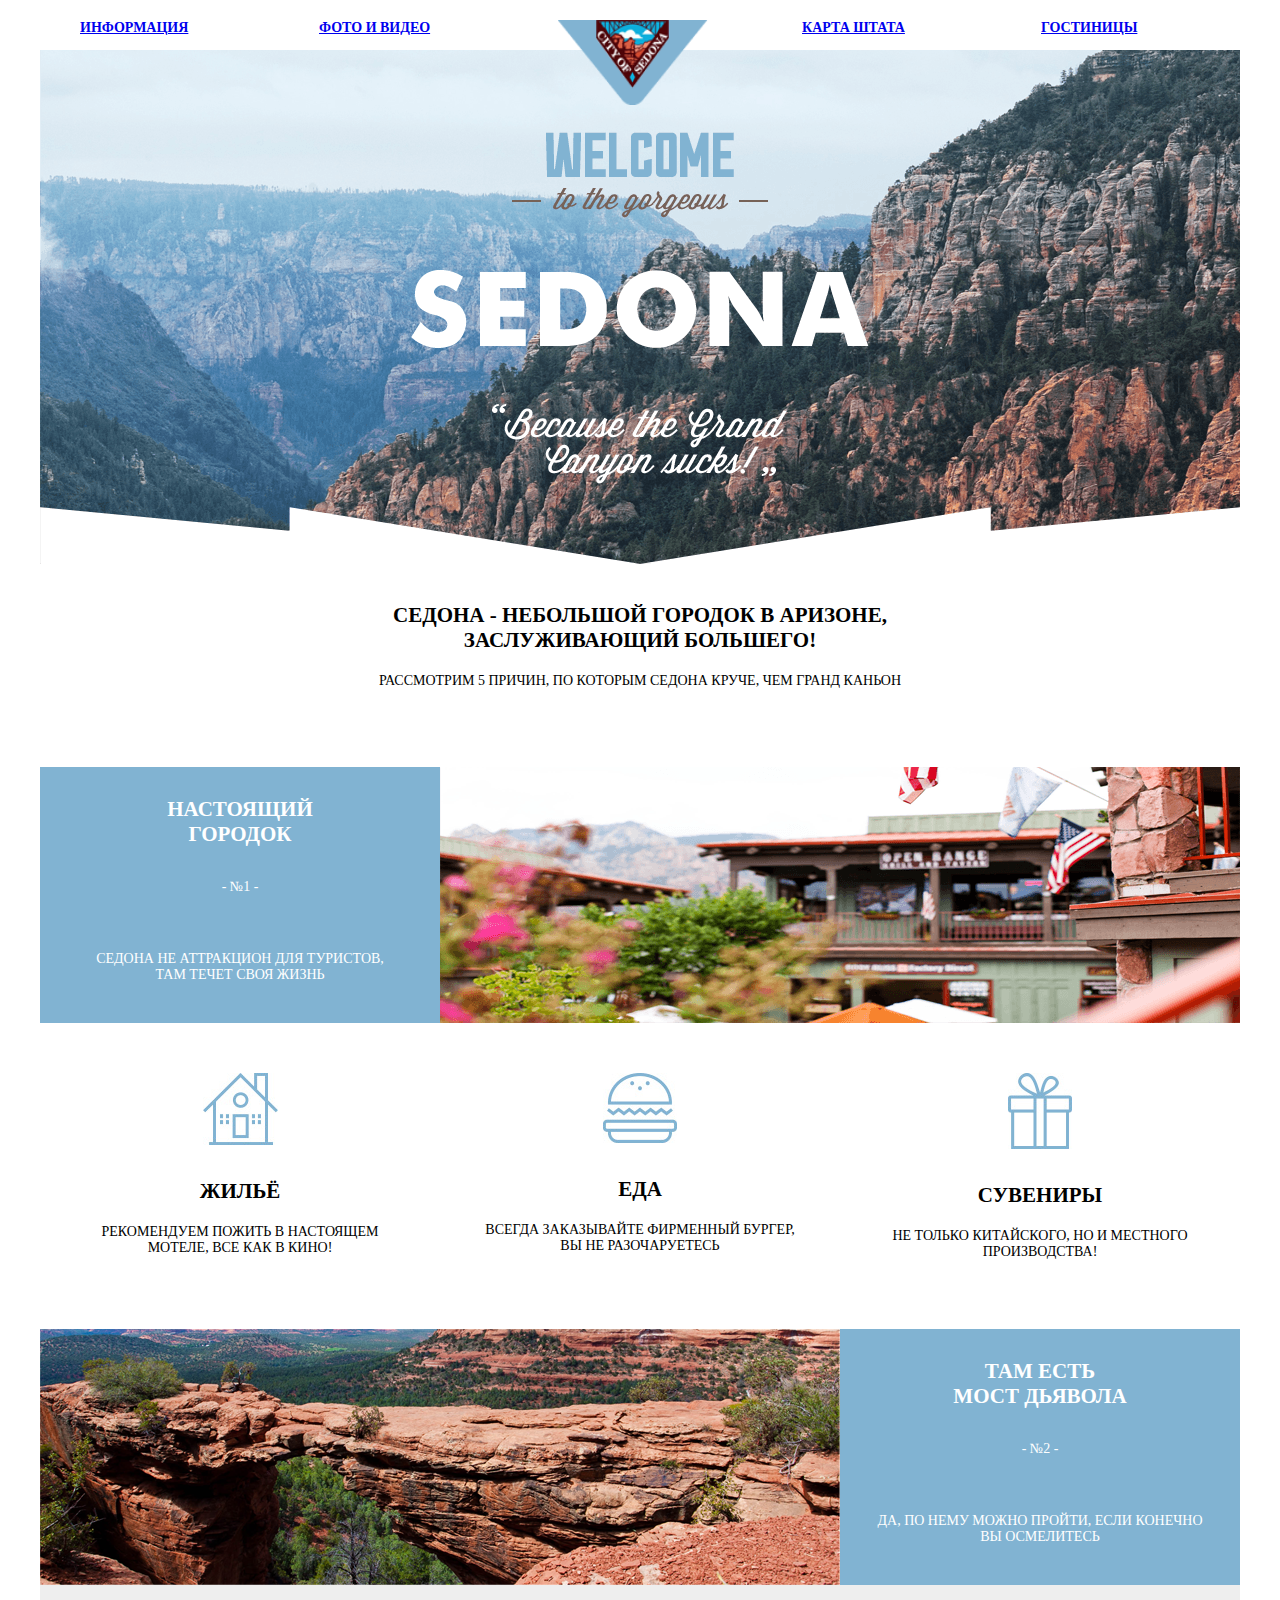
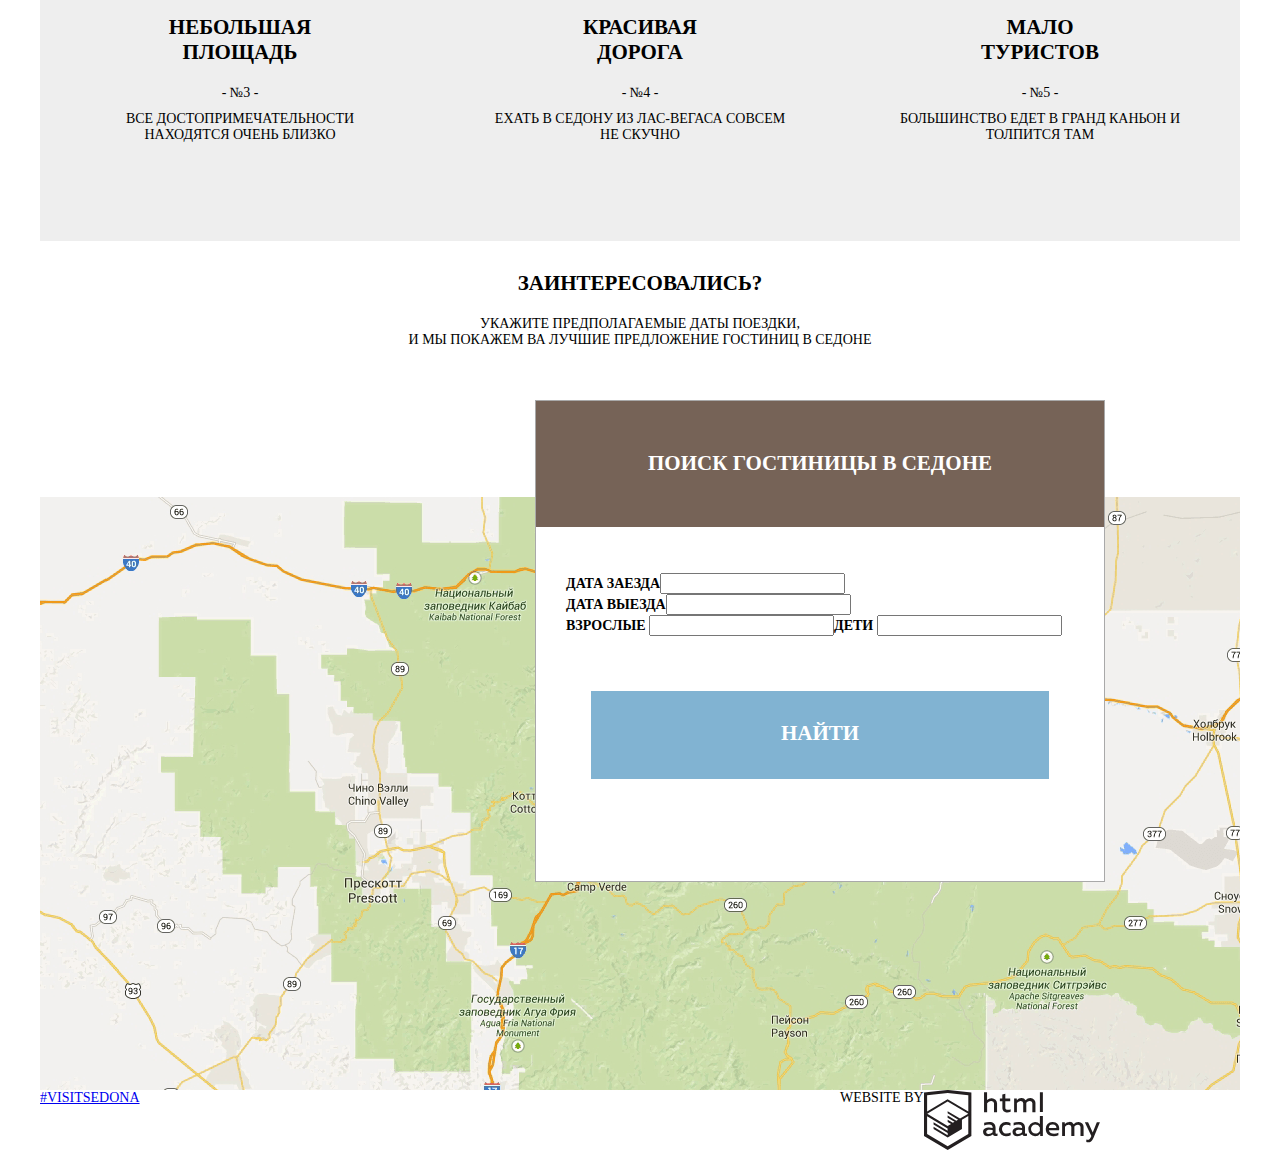
==== index.html @ 88c4396d "10042018" ====
<!DOCTYPE html>
<html lang="ru">

<head>
  <meta charset="utf-8">
  <title>Welcome to SEDONA</title>
  <link href='http://fonts.googleapis.com/css?family=PT+Sans:400,700&amp;subset=latin,cyrillic'>
  <link rel="stylesheet" href="css/style.css">
</head>
<body>
  <main>
<div class="wrap">
    <header>
    <div class="intro">
      <div class="menu">
        <div class="menu-info"><a href="catalog.html">ИНФОРМАЦИЯ</a></div>
        <div class="menu-foto"><a href="catalog.html">ФОТО И ВИДЕО</a></div>
        <div class="menu-logo"><a href="catalog.html"><img src="img/logo_header.png" alt="logo" width="150" height="85"></a></div>
        <div class="menu-map"><a href="statemap.html">КАРТА ШТАТА</a></div>
        <div class="menu-hotels"><a href="catalog.html">ГОСТИНИЦЫ</a></div>
      </div>
      <div class="advert">
        <div class="advert-title">Седона - небольшой городок в Аризоне,<br> заслуживающий большего!</div>
        <div class="advert-text">Рассмотрим 5 причин, по которым седона круче, чем гранд каньон</div>
      </div>
    </div>
    </header>

    <div class="section1">
      <div class="bluebox">
          <div class="bluebox advert-title">Настоящий<br>городок</div>
          <div class="bluebox advert-text">- №1 -</div>
          <div class="bluebox advert-text">Седона не аттракцион для туристов,<br> там течет своя жизнь</div>
        </div>
      <div class="section1-arizona"><img src="img/Layer 10 copy.png "></div>
    </div>

    <div class="section2">
      <div class="infobox">
        <div class="ïcon"><img src="img/hous_icon.jpg"></div>
        <div class="advert-title">жильё</div>
        <div class="advert-text">рекомендуем пожить в настоящем<br> мотеле, все как в кино!</div>
      </div>
      <div class="infobox">
          <div class="ïcon"><img src="img/food_icon.jpg"></div>
          <div class="advert-title">еда</div>
          <div class="advert-text">всегда заказывайте фирменный бургер, <br>вы не разочаруетесь</div>
        </div>
        <div class="infobox">
            <div class="ïcon"><img src="img/gift_icon.jpg"></div>
            <div class="advert-title">сувениры</div>
            <div class="advert-text">не только китайского, но и местного <br>производства!</div>
          </div>
    </div>
    <div class="section3">
      <div class="section1-arizona"><img src="img/Layer 5.png"></div>
      <div class="bluebox">
        <div class="bluebox advert-title">Там есть<br> мост дьявола</div>
        <div class="bluebox advert-text">- №2 -</div>
        <div class="bluebox advert-text">да, по нему можно пройти, если конечно <br>вы осмелитесь</div>
      </div>
    </div>
    <div class="section4">
        <div class="section4 infobox">
          <div class="advert-title">НЕБОЛЬШАЯ<br>ПЛОЩАДЬ</div>
          <div class="advert-text">- №3 -</div>
          <div class="advert-text">все достопримечательности<br>находятся очень близко</div>
        </div>
        <div class="infobox">
            <div class="advert-title">КРАСИВАЯ<br>ДОРОГА</div>
            <div class="advert-text">- №4 -</div>
            <div class="advert-text">ехать в седону из лас-вегаса совсем<br> не скучно</div>
        </div>
        <div class="infobox">
            <div class="advert-title">МАЛО<br>ТУРИСТОВ</div>
            <div class="advert-text">- №5 -</div>
            <div class="advert-text">большинство едет в гранд каньон и<br> толпится там</div>
        </div>
    </div>
    <div class="section5">
      <div class="advert-title">ЗАИНТЕРЕСОВАЛИСЬ?</div>
      <div class="advert-text">укажите предполагаемые даты поездки,<br> и мы покажем ва лучшие предложение гостиниц в седоне</div>
    </div>
    <div class="map"><img src="img/map.png " width="100% " height="auto"></div>
   <section find>
    <div class="findform">
      <div class="find-title">Поиск гостиницы в Седоне</div>
      <div class="find-text"><form action="https://blabla.ru " method="post "><br>
        <label>Дата заезда</label><input type="text" class="date "><br>
        <label>Дата выезда</label><input type="text" class="date "><br>
        <label>Взрослые <input type="text " name="login "></label><label>Дети <input type="text " name="login "></label>
      </form> </div>
      <div class="button">найти</div>
    </div>
  </section>

  <div class="footer">
    <div class="footer-box">
      <div class"footer-in"><a href="#"class="hashtag">#visitsedona</a></div>
    </div>
    <div class="footer-box">
      <div class="footer-in"<img src="img/twitter.svg" alt="social icon-twitter"></div>
      <div class="footer-in"<img src="img/fb-icon.svg" alt="social icon-facebook"></div>
      <div class="footer-in"<img src="img/youtube.svg" alt="social icon-youtube"></div>
    </div>
    <div class="footer-box">website by<img src="img/logo-htmlacademy.svg"></div>
  </div>
</div>
</body>

</html>
---- css/style.css ----
body {
font-family: 'PT Sans';
font-weight: 400;
margin: 0;
padding: 0;
width:100%;
}
main {
margin: 0 auto;
font-size: 14px;
font-weight: bold;
color: #000000;
text-transform: uppercase;
}
.wrap {
width: 1200px;
margin: 0 auto;
}
.intro {
display: flex;
flex-direction: column;
align-content: center;
background-image: url(../img/background_photo.png);
width:1200px;
height: 717px;
z-index: 20;
}
.intro-catalog {
display: flex;
flex-direction: column;
align-content: center;
background-image: url(../img/catalog_background.png);
background-repeat: no-repeat;
width:1200px;
height: 717px;
z-index: 20;
}

.menu {
display:flex;
flex-direction: row;
text-align:center;
width: 1200px;
height:30px;
text-decoration: none;
font-size: 14px;
font-weight: bold;
font-family: "PT Sans";
color: #000000;
background: #ffffff;
padding-top: 20px;
padding-left: 40px;
padding-bottom: 0;
z-index: 100;
}

.menu-info {
display:flex;
text-align: center;
vertical-align: middle;
width: 239px;
z-index: 113;
}
.menu-foto {
display: flex;
width: 239px;
z-index: 112;
}
.menu-logo {
display: flex;
width: 244px;
z-index: 100;
}
.menu-map {
display: flex;
width: 239px;
height: 56px;
z-index: 100;
}

.menu-hotels {
display: flex;
width: 239px;
z-index: 110;
}

.advert {
display: flex;
flex-direction: column;
position: relative;
background-color: #ffffff;
left: 0px;
top: 523px;
width: 1200px;
height: 158px;
z-index: 100;
}

.advert-title {
font-size: 21px;
font-weight: bold;
font-family: "PT Sans";
text-transform: uppercase;
text-align: center;
padding-top:30px;
padding-bottom: 20px;
}

.advert-text {
font-family: "PT Sans";
font-size: 14px;
font-weight: normal;
text-transform: uppercase;
color: #000000;
text-align: center;
margin-top: 0px;
margin-bottom: 10px;
}
.section1 {
display: flex;
flex-direction: row;
text-align: center;
width: 1200px;
height: 256px;
margin-top:50px;
}
.bluebox {
display: flex;
flex-direction: column;
width: 400px;
height: 256px;
color:  #ffffff;
background-color: #81b3d2;
text-align: center;
}
.section1-arizona {
width: 800px;
height: 256px;
}
.icon {
display: flex;
position: relative;
top: 30px;
}
.section2 {
display: flex;
flex-direction: row;
background-color: #ffffff;
width: 1200px;
height: 256px;
margin-top:50px;
}

.section3 {
display: flex;
flex-direction: row;
width: 1200px;
height: 256px;
}
.section1-arizona {
width: 800px;
height: 256px;
}
.section4 {
display: flex;
flex-direction: row;
background-color:#eeeeee;
  }
.section5 {
display: flex;
flex-direction: column;
background-color: #ffffff;
width: 1200px;
height: 256px;
}

.infobox {
display: flex;
flex-direction: column;
width: 400px;
height: 256px;
color:#000000;
text-align: center;
}
.map {
display: flex;
background-image: url(../img/map.png);
}
.findform {
display: flex;
flex-direction: column;
position: absolute;
left: 535px;
top: 2000px;
background-color:#ffffff;
border: darkgray solid 1px;
font-size: 14px;
font-weight: bold;
text-transform: uppercase;
color: #000000;
width: 568px;
height: 480px;
z-index: 100;
}
.find-title {
display: flex;
justify-content: center;
font-size: 21px;
font-weight: bold;
text-transform: uppercase;
background-color:#766357;
color: #ffffff;
padding-top: 50px;
width: 568px;
height: 76px;
z-index: 100;
}
.find-text {
position: relative;
left:30px;
top:30px;
padding-bottom: 15px;
}
.button {
display: flex;
justify-content: center;
font-size: 21px;
font-weight: bold;
position: relative;
top: 70px;
left: 55px;
background-color:#81b3d2;
color: #ffffff;
padding-top: 30px;
width: 458px;
height: 58px;
z-index: 100;
}
 hotelbox. {
display: flex;
flex-direction: row;

 }
.footer {
display: flex;
flex-direction: row;
background-color: #ffffff;
color: #000000;
width: 1200px;
height: 60px;
}
.footer-box {
display: flex;
text-align: center;
font-size: 14px;
font-weight: normal;
text-transform: uppercase;
color: #000000;
width: 400px;
height: 60px;
}
.footer-in {
display: flex;
text-align: center;
vertical-align: middle;
font-size: 21px;
font-weight: bold;
text-transform: uppercase;
}
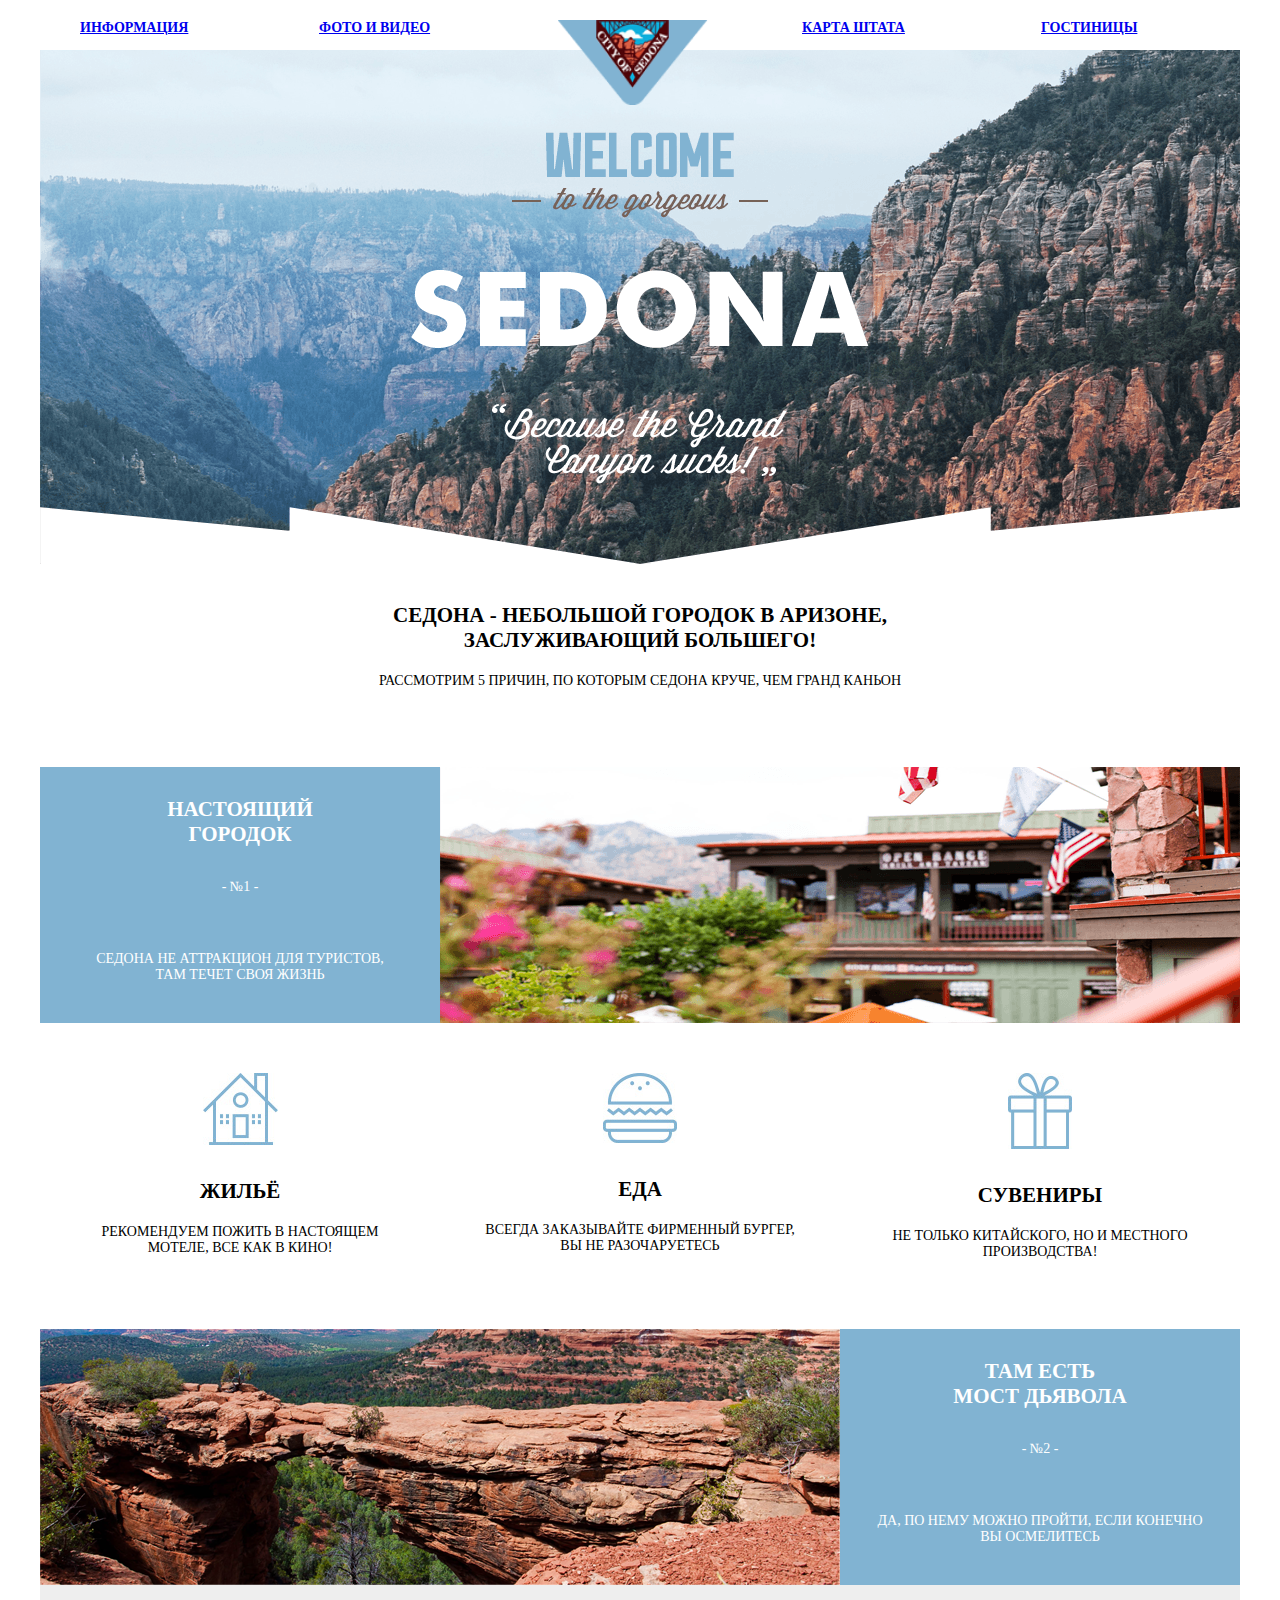
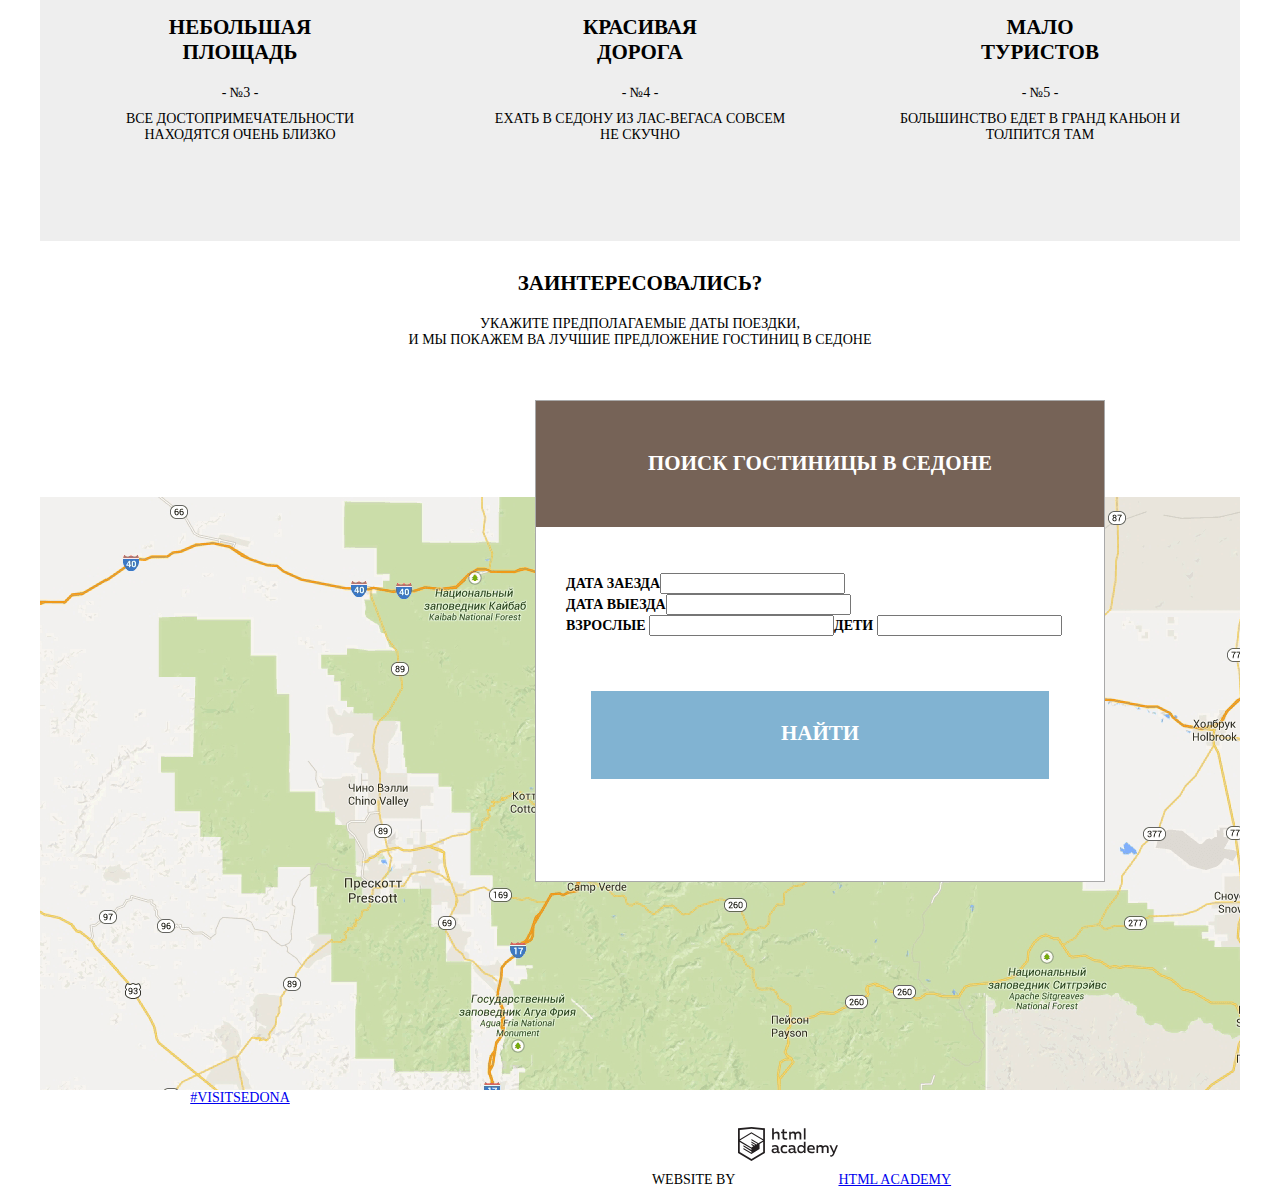
==== commit 8987d288: "12042018" ====
--- a/index.html
+++ b/index.html
@@ -98,13 +98,19 @@
     <div class="footer-box">
       <div class"footer-in"><a href="#"class="hashtag">#visitsedona</a></div>
     </div>
+    <div class="footer-in">
+      <div class="social">
+      <a href="https://twitter.com/" class="social-icon tw" target="blank"><img src="img/twitter.svg" alt="social icon-twitter">Twitter</a>
+      <a href="https://www.facebook.com/" class="social-icon fb" target="blank"><img src="img/fb-icon.svg" alt="social icon-facebook">Facebook</a>
+      <a href="http://www.youtube.com/" class="social-icon youtube" target="blank"><img src="img/youtube.svg" alt="social icon-youtube">Youtube</a>
+    </div>
     <div class="footer-box">
-      <div class="footer-in"<img src="img/twitter.svg" alt="social icon-twitter"></div>
-      <div class="footer-in"<img src="img/fb-icon.svg" alt="social icon-facebook"></div>
-      <div class="footer-in"<img src="img/youtube.svg" alt="social icon-youtube"></div>
-    </div>
-    <div class="footer-box">website by<img src="img/logo-htmlacademy.svg"></div>
+        <p class="copyright">Website by <a href="http://htmlacademy.ru/" class="academy"><img src="img/logo-htmlacademy.svg" width="100" height="80">HTML Academy</a></p>
+      </div>
+     </div>
   </div>
+</footer>
+
 </div>
 </body>
 
--- a/css/style.css
+++ b/css/style.css
@@ -250,6 +250,7 @@
 height: 60px;
 }
 .footer-box {
+position: absolute
 display: flex;
 text-align: center;
 font-size: 14px;
@@ -267,3 +268,42 @@
 font-weight: bold;
 text-transform: uppercase;
 }
+.social-icon {
+display: inline-block;
+vertical-align: middle;
+width: 46px;
+height: 48px;
+font-size: 0;
+background: url(../img/footer-icons.png) no-repeat;
+margin: 0 6px 6px 0;
+}
+.social-icon.fb {
+background: url(../img/footer-icons.png) -47px 0 no-repeat;
+width: 47px;
+}
+.social-icon.youtube {
+background: url(../img/footer-icons.png) -95px 0 no-repeat;
+}
+.social-icon:hover {
+background-position: 0 -49px;
+}
+
+.social-icon.fb:hover {
+background-position: -47px -49px;
+}
+
+.social-icon.youtube:hover {
+background-position: -95px -49px;
+}
+.social-icon:active {
+background-position: 0 -98px;
+}
+.social-icon.fb:active {
+background-position: -47px -98px;
+}
+.social-icon.youtube:active {
+background-position: -95px -98px;
+}
+.social-icon:last-child {
+margin-right: 0;
+}
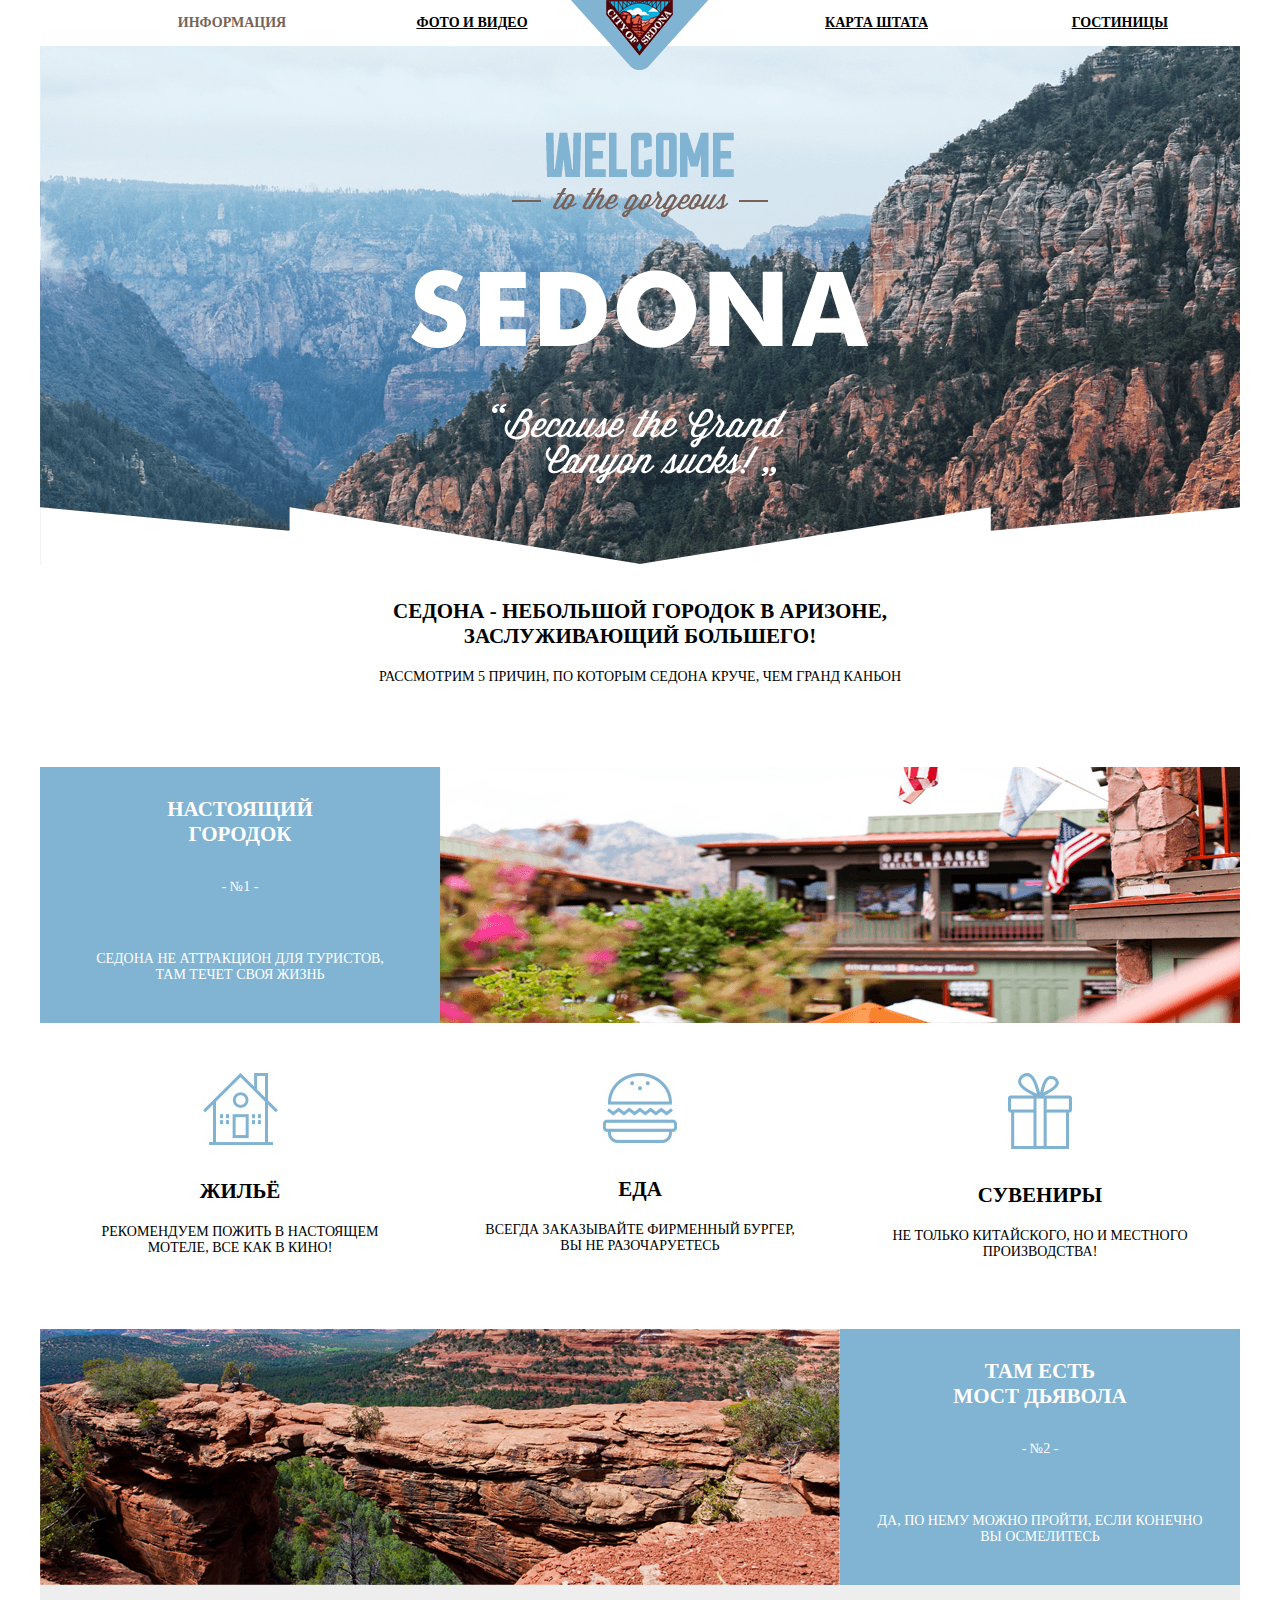
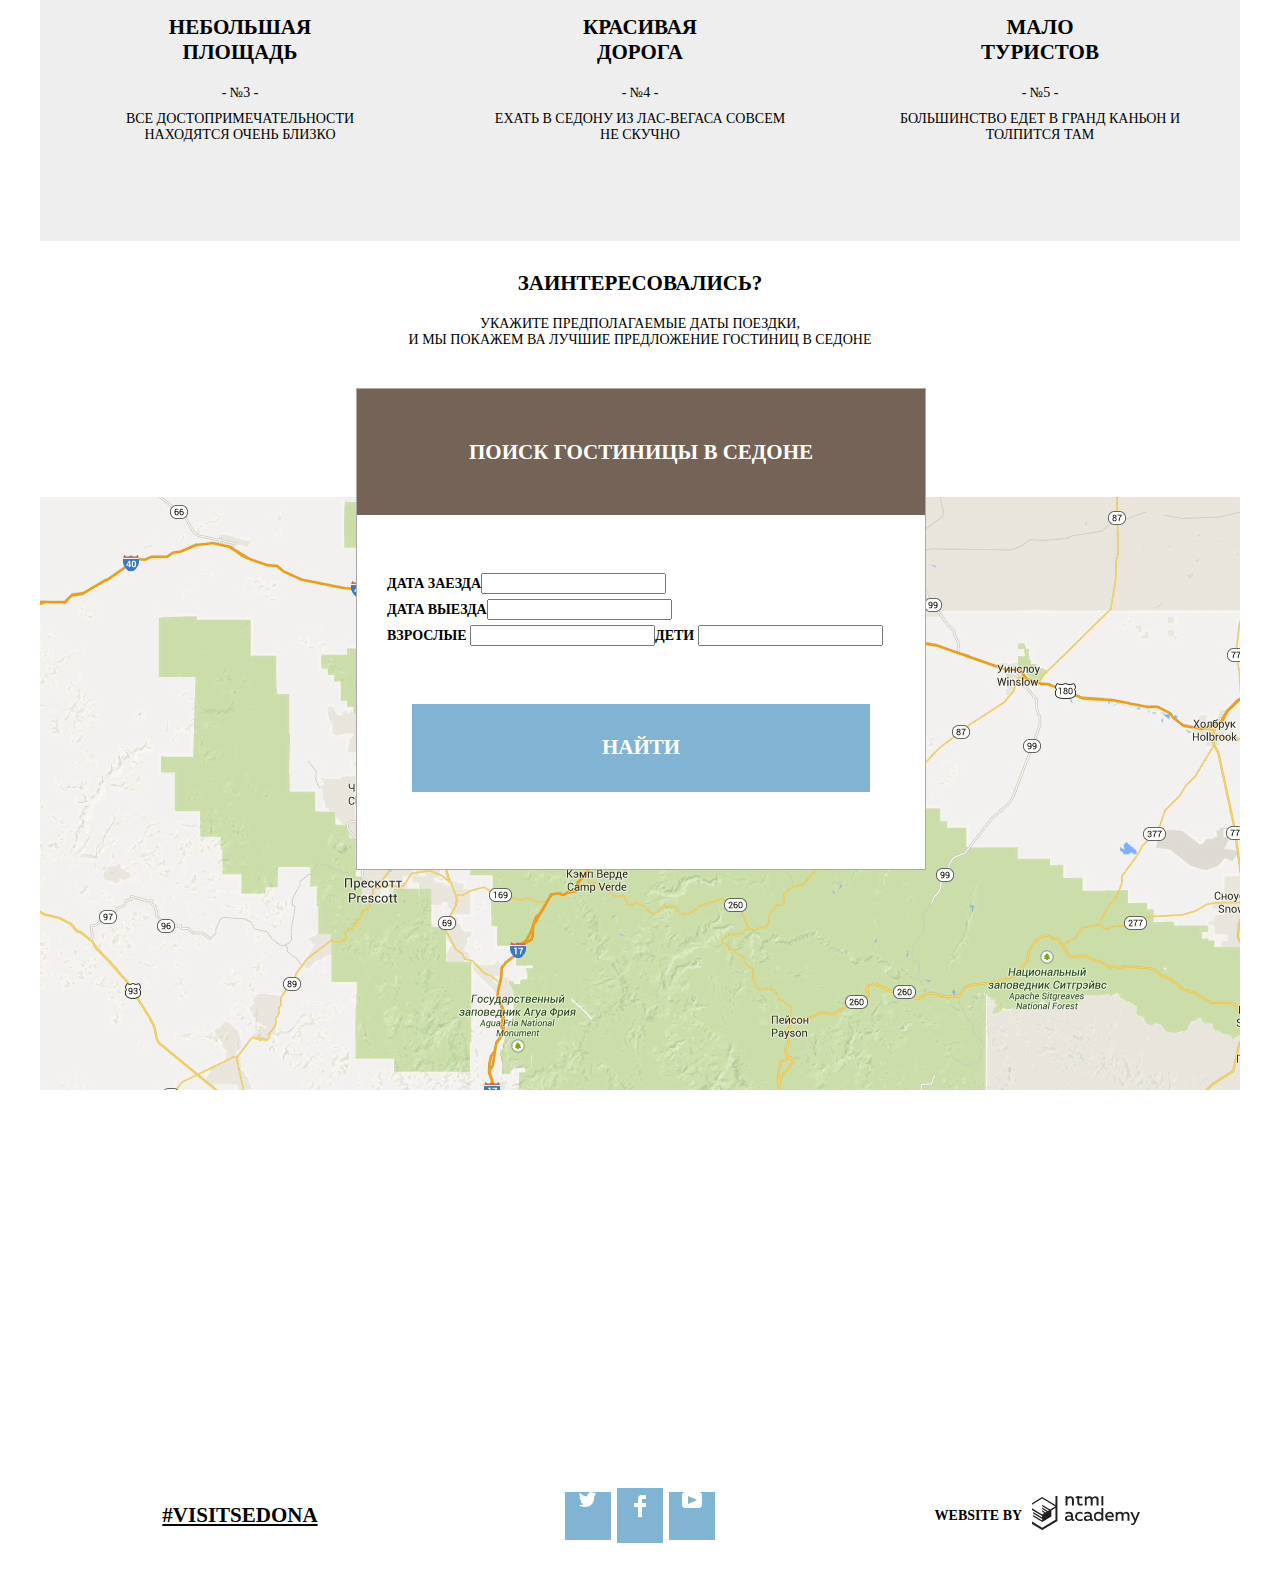
==== commit 82f3f6a6: "17042018" ====
--- a/index.html
+++ b/index.html
@@ -13,11 +13,17 @@
     <header>
     <div class="intro">
       <div class="menu">
-        <div class="menu-info"><a href="catalog.html">ИНФОРМАЦИЯ</a></div>
-        <div class="menu-foto"><a href="catalog.html">ФОТО И ВИДЕО</a></div>
-        <div class="menu-logo"><a href="catalog.html"><img src="img/logo_header.png" alt="logo" width="150" height="85"></a></div>
-        <div class="menu-map"><a href="statemap.html">КАРТА ШТАТА</a></div>
-        <div class="menu-hotels"><a href="catalog.html">ГОСТИНИЦЫ</a></div>
+        <nav class="main-navigation">
+          <ul>
+            <li><a class="active">Информация</a></li>
+            <li><a href="#">Фото и видео</a></li>
+            <li class="logo">
+              <a><img src="img/logo_header.png" alt="Sedona" width="138" height="70"></a>
+            </li>
+            <li><a href="#">Карта штата</a></li>
+            <li><a href="catalog.html">Гостиницы</a></li>
+          </ul>
+        </nav>
       </div>
       <div class="advert">
         <div class="advert-title">Седона - небольшой городок в Аризоне,<br> заслуживающий большего!</div>
@@ -93,23 +99,15 @@
       <div class="button">найти</div>
     </div>
   </section>
-
-  <div class="footer">
-    <div class="footer-box">
-      <div class"footer-in"><a href="#"class="hashtag">#visitsedona</a></div>
+  <footer class="main-footer">
+    <a href="#" class="our-hash-tag">#visitsedona</a>
+    <div class="footer-sosial">
+      <a href="#" class="social-btn icon-twitter"><img src="img/twitter.svg"></a>
+      <a href="#" class="social-btn icon-facebook"><img src="img/fb-icon.svg"></a>
+      <a href="#" class="social-btn icon-youtube"><img src="img/youtube.svg"></a>
     </div>
-    <div class="footer-in">
-      <div class="social">
-      <a href="https://twitter.com/" class="social-icon tw" target="blank"><img src="img/twitter.svg" alt="social icon-twitter">Twitter</a>
-      <a href="https://www.facebook.com/" class="social-icon fb" target="blank"><img src="img/fb-icon.svg" alt="social icon-facebook">Facebook</a>
-      <a href="http://www.youtube.com/" class="social-icon youtube" target="blank"><img src="img/youtube.svg" alt="social icon-youtube">Youtube</a>
-    </div>
-    <div class="footer-box">
-        <p class="copyright">Website by <a href="http://htmlacademy.ru/" class="academy"><img src="img/logo-htmlacademy.svg" width="100" height="80">HTML Academy</a></p>
-      </div>
-     </div>
-  </div>
-</footer>
+    <span class="developer">Website by<a class="academy-logo" href="https://htmlacademy.ru"></a></span>
+  </footer>
 
 </div>
 </body>
--- a/css/style.css
+++ b/css/style.css
@@ -32,56 +32,91 @@
 background-image: url(../img/catalog_background.png);
 background-repeat: no-repeat;
 width:1200px;
-height: 717px;
+height: 256px;
 z-index: 20;
 }
 
 .menu {
-display:flex;
-flex-direction: row;
+display:inline-block;
 text-align:center;
 width: 1200px;
-height:30px;
+height:auto;
 text-decoration: none;
 font-size: 14px;
 font-weight: bold;
 font-family: "PT Sans";
+text-transform: uppercase;
 color: #000000;
 background: #ffffff;
-padding-top: 20px;
-padding-left: 40px;
-padding-bottom: 0;
-z-index: 100;
-}
-
-.menu-info {
-display:flex;
-text-align: center;
-vertical-align: middle;
-width: 239px;
-z-index: 113;
-}
-.menu-foto {
-display: flex;
-width: 239px;
-z-index: 112;
-}
-.menu-logo {
-display: flex;
-width: 244px;
-z-index: 100;
-}
-.menu-map {
-display: flex;
-width: 239px;
-height: 56px;
-z-index: 100;
-}
-
-.menu-hotels {
-display: flex;
-width: 239px;
-z-index: 110;
+padding-top: 0px;
+padding-bottom: 20;
+z-index: 100;
+}
+.main-navigation {
+position: relative;
+}
+.main-navigation a {
+font-weight: bold;
+color: #000000;
+}
+
+.main-navigation a:hover {
+color: #81b3d2;
+}
+
+.main-navigation a:active {
+color: rgba(0, 0, 0, 0.3);
+}
+
+.main-navigation .active {
+color: #766357;
+}
+
+.main-navigation .active:hover {
+color: #604e43;
+}
+
+.main-navigation .active:active {
+color: rgba(118, 99, 87, 0.3);
+}
+
+.main-navigation ul {
+display: flex;
+margin: 0;
+padding: 0;
+list-style: none;
+justify-content: center;
+}
+
+.main-navigation li {
+width: 20%;
+padding-top: 15px;
+padding-bottom: 15px;
+}
+
+.main-navigation li:first-child {
+margin-left: 6%;
+}
+
+.main-navigation li:last-child {
+margin-right: 6%;
+}
+
+.main-navigation li:nth-child(n+3) {
+text-align: right;
+}
+
+.main-navigation .logo {
+position: relative;
+width: 8%;
+}
+
+.logo a {
+position: absolute;
+z-index: 1;
+top: 0;
+left: 50%;
+transform: translateX(-50%);
 }
 
 .advert {
@@ -189,9 +224,9 @@
 .findform {
 display: flex;
 flex-direction: column;
-position: absolute;
-left: 535px;
-top: 2000px;
+position: relative;
+left: 50%;
+top: -220px;
 background-color:#ffffff;
 border: darkgray solid 1px;
 font-size: 14px;
@@ -200,7 +235,11 @@
 color: #000000;
 width: 568px;
 height: 480px;
-z-index: 100;
+z-index: 1;
+line-height: 26px;
+margin-left: -284px;
+transform: translateY(-100%);
+
 }
 .find-title {
 display: flex;
@@ -239,71 +278,264 @@
  hotelbox. {
 display: flex;
 flex-direction: row;
-
- }
-.footer {
-display: flex;
-flex-direction: row;
-background-color: #ffffff;
-color: #000000;
-width: 1200px;
-height: 60px;
-}
-.footer-box {
-position: absolute
-display: flex;
+}
+
+/*footer*/
+.main-footer {
+position: relative;
+z-index: 10;
+display: flex;
+width: 100%;
+margin-top: -120px;
+padding-top: 36px;
+padding-bottom: 36px;
 text-align: center;
-font-size: 14px;
-font-weight: normal;
-text-transform: uppercase;
-color: #000000;
-width: 400px;
-height: 60px;
-}
-.footer-in {
-display: flex;
-text-align: center;
-vertical-align: middle;
+background-color: rgba(255, 255, 255, 0.9);
+align-items: center;
+}
+
+.inner-footer {
+margin-top: 0;
+}
+
+.developer,
+.footer-sosial,
+.our-hash-tag {
+width: 33.33%;
+color: #000000;
+}
+
+.developer,
+.footer-sosial {
+display: flex;
+align-items: center;
+justify-content: center;
+}
+
+.developer a {
+height: 39px;
+margin-left: 10px;
+}
+
+.our-hash-tag {
 font-size: 21px;
 font-weight: bold;
-text-transform: uppercase;
-}
-.social-icon {
-display: inline-block;
-vertical-align: middle;
+}
+
+.social-btn {
+position: relative;
 width: 46px;
 height: 48px;
-font-size: 0;
-background: url(../img/footer-icons.png) no-repeat;
-margin: 0 6px 6px 0;
-}
-.social-icon.fb {
-background: url(../img/footer-icons.png) -47px 0 no-repeat;
-width: 47px;
-}
-.social-icon.youtube {
-background: url(../img/footer-icons.png) -95px 0 no-repeat;
-}
-.social-icon:hover {
-background-position: 0 -49px;
-}
-
-.social-icon.fb:hover {
-background-position: -47px -49px;
-}
-
-.social-icon.youtube:hover {
-background-position: -95px -49px;
-}
-.social-icon:active {
-background-position: 0 -98px;
-}
-.social-icon.fb:active {
-background-position: -47px -98px;
-}
-.social-icon.youtube:active {
-background-position: -95px -98px;
-}
-.social-icon:last-child {
-margin-right: 0;
-}
+color: #ffffff;
+background-color: #81b3d2;
+}
+
+.social-btn::before {
+position: absolute;
+top: 50%;
+left: 50%;
+}
+
+.icon-twitter::before,
+.icon-facebook::before {
+font-size: 19px;
+margin-top: -9.5px;
+margin-left: -9.5px;
+}
+
+.icon-facebook {
+margin-right: 6px;
+margin-left: 6px;
+padding-top: 7px;
+}
+
+.icon-youtube::before {
+font-size: 23px;
+margin-top: -11.5px;
+margin-left: -11.5px;
+}
+
+.academy-logo {
+display: block;
+width: 113px;
+height: 39px;
+background-image: url("../img/logo-htmlacademy.svg");
+background-repeat: no-repeat;
+background-position: -5px -5px;
+}
+
+.academy-logo:hover {
+background-position: -5px -54px;
+}
+
+.academy-logo:active {
+opacity: 0.3;
+background-position: -5px -5px;
+}
+
+
+
+/* CATALOG */
+
+.filter {
+display: flex;
+flex-direction: row;
+font-size: 14px;
+color: #ffffff;
+text-transform: uppercase;
+padding-left: 20px;
+width: 1200px;
+}
+.filter-col1 {
+display: flex;
+flex-direction: column;
+width: 300px;
+padding-left: 30px;
+padding-top: 20px;
+}
+.filter-col2 {
+display: flex;
+flex-direction: column;
+width: 350px;
+padding-left: 30px;
+padding-top: 20px;
+}
+.filter-col3 {
+display: flex;
+flex-direction: column;
+width: 600px;
+padding-top: 20px;
+padding-left: 30px;
+}
+p.filter-title {
+font-size: 14px;
+font-weight: bold;
+text-transform: uppercase;
+}
+.filter-button {
+display: flex;
+justify-content: center;
+vertical-align: middle;
+font-size: 14px;
+font-weight: bold;
+text-transform: uppercase;
+color: #ffffff;
+border: solid 2px #ffffff;
+padding: 5px 10px;
+width: 150px;
+height: 20px;
+z-index: 100;
+}
+.results-wrapper {
+display: flex;
+flex-direction: row;
+font-size: 14px;
+color: #000000;
+text-transform: uppercase;
+padding: 20px;
+width: 1200px;
+}
+.sorting {
+display: flex;
+flex-direction: row;
+width: 600px;
+}
+.sorting-text {
+display: flex;
+flex-direction: row;
+font-size: 14px;
+color: #000000;
+text-transform: uppercase;
+}
+.results-title {
+font-size: 21px;
+color: #000000;
+font-weight: bold;
+text-transform: uppercase;
+text-decoration: none;
+}
+.sorting-title {
+font-size: 14px;
+color: #000000;
+font-weight: bold;
+text-transform: uppercase;
+margin-left: 35px;
+}
+ul.sorting-list {
+display: inline;
+margin-left: 25px;
+margin-right: 5px;
+padding: 5px;
+}
+ul.sorting-list li {
+display: inline;
+margin-right: 10px;
+margin-left: 10px;
+padding: 5px;
+}
+.sorting-controls {
+display: flex; /*стрелочки */
+}
+.item-pic   {
+display: flex;
+margin-left: 20px;
+margin-right: 35px;
+}
+.item-wrapper {
+display: flex;
+flex-direction: column;
+width: 450px;
+height: 260px;
+margin-left: 20px;
+}
+.item-title {
+font-size: 21px;
+font-weight: bold;
+text-transform: uppercase;
+margin-left: 20px;
+}
+.item-btns {
+display: inline-flex;
+flex-direction: row;
+width: 400px;
+}
+.item-btn details {
+display: flex;
+justify-content: center;
+vertical-align: middle;
+font-size: 14px;
+font-weight: bold;
+text-transform: uppercase;
+color: #ffffff;
+background-color: #81b3d2;
+border: darkgray solid 1px;
+width: 100px;
+height: 20px;
+z-index: 100;
+}
+
+.item-btn book {
+display: flex;
+justify-content: center;
+vertical-align: middle;
+font-size: 14px;
+font-weight: bold;
+text-transform: uppercase;
+color: #ffffff;
+background-color: #766357;
+width: 150px;
+height: 20px;
+border: darkgray solid 1px;
+z-index: 100;
+}
+.item-rating {
+display: flex;
+float: right;
+flex-direction: column;
+}
+.rating-stars {
+display: flex;
+}
+.rating-text{
+display: flex;
+}
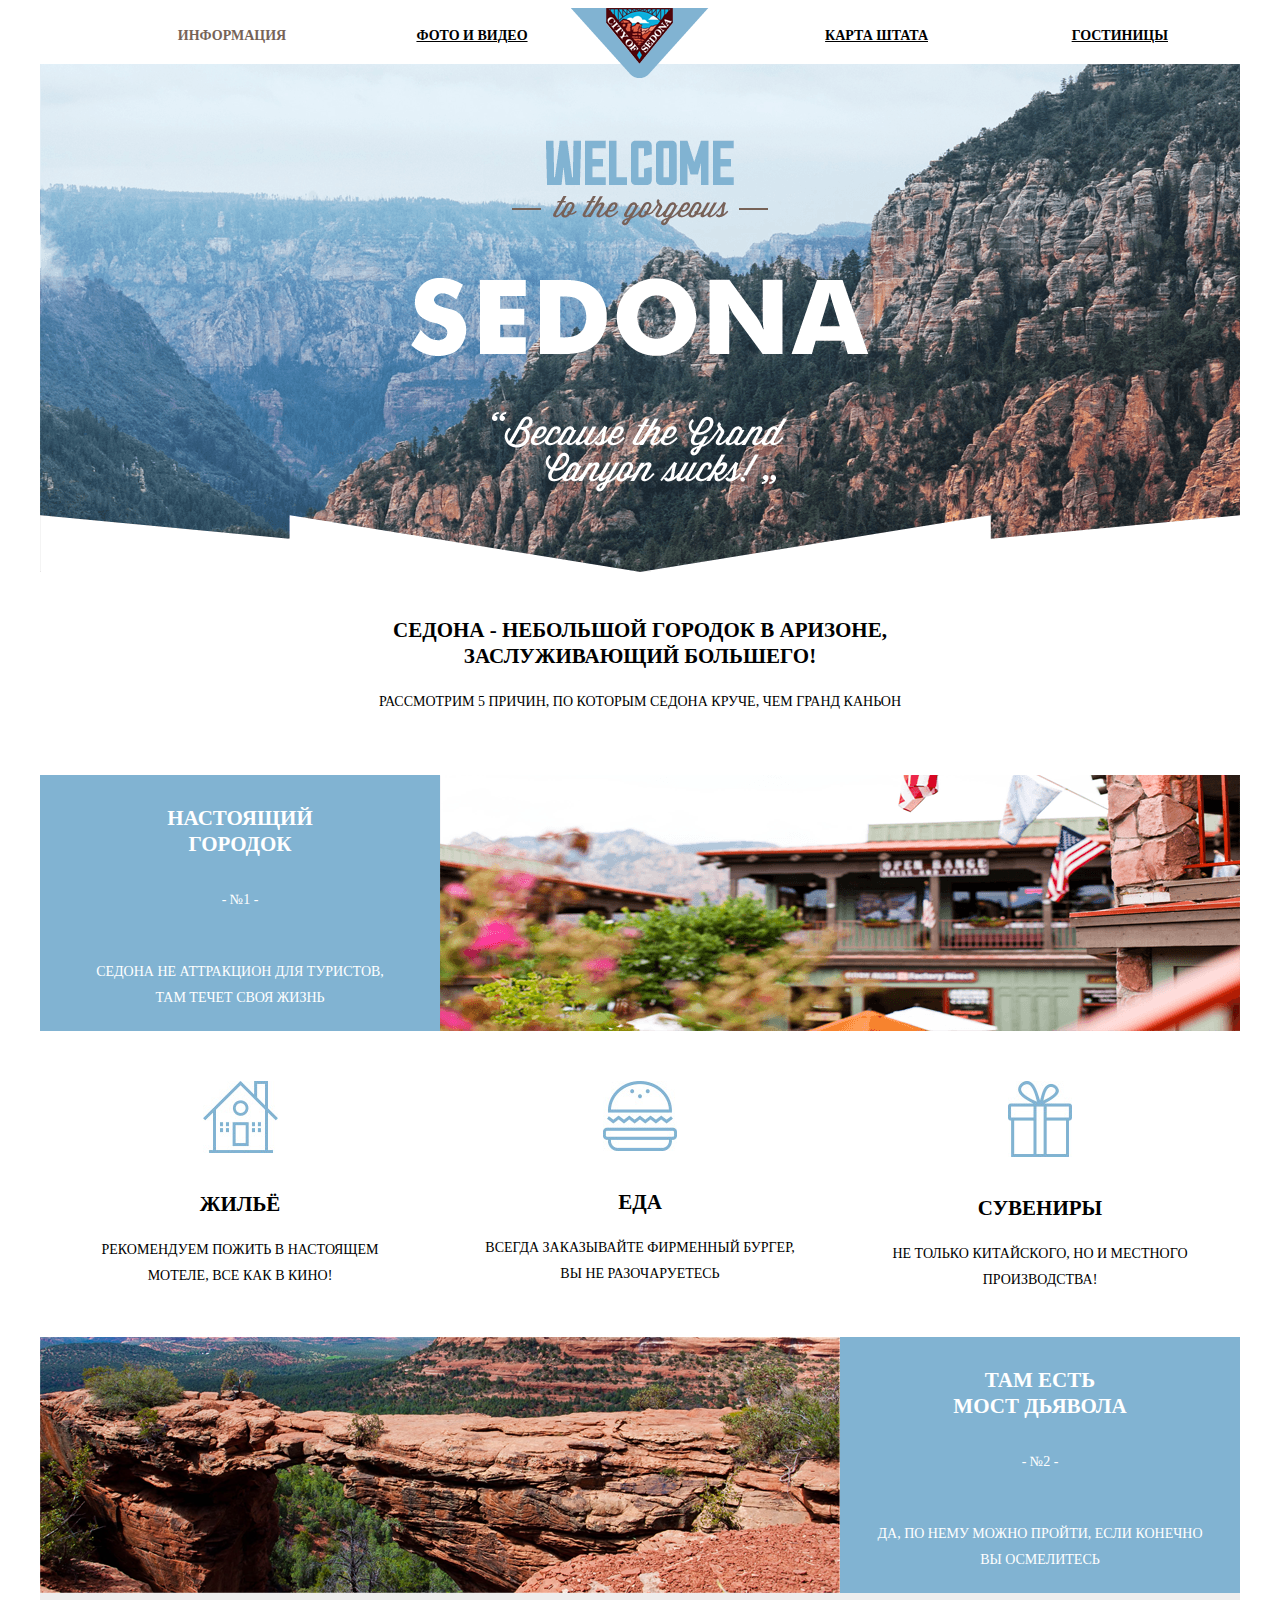
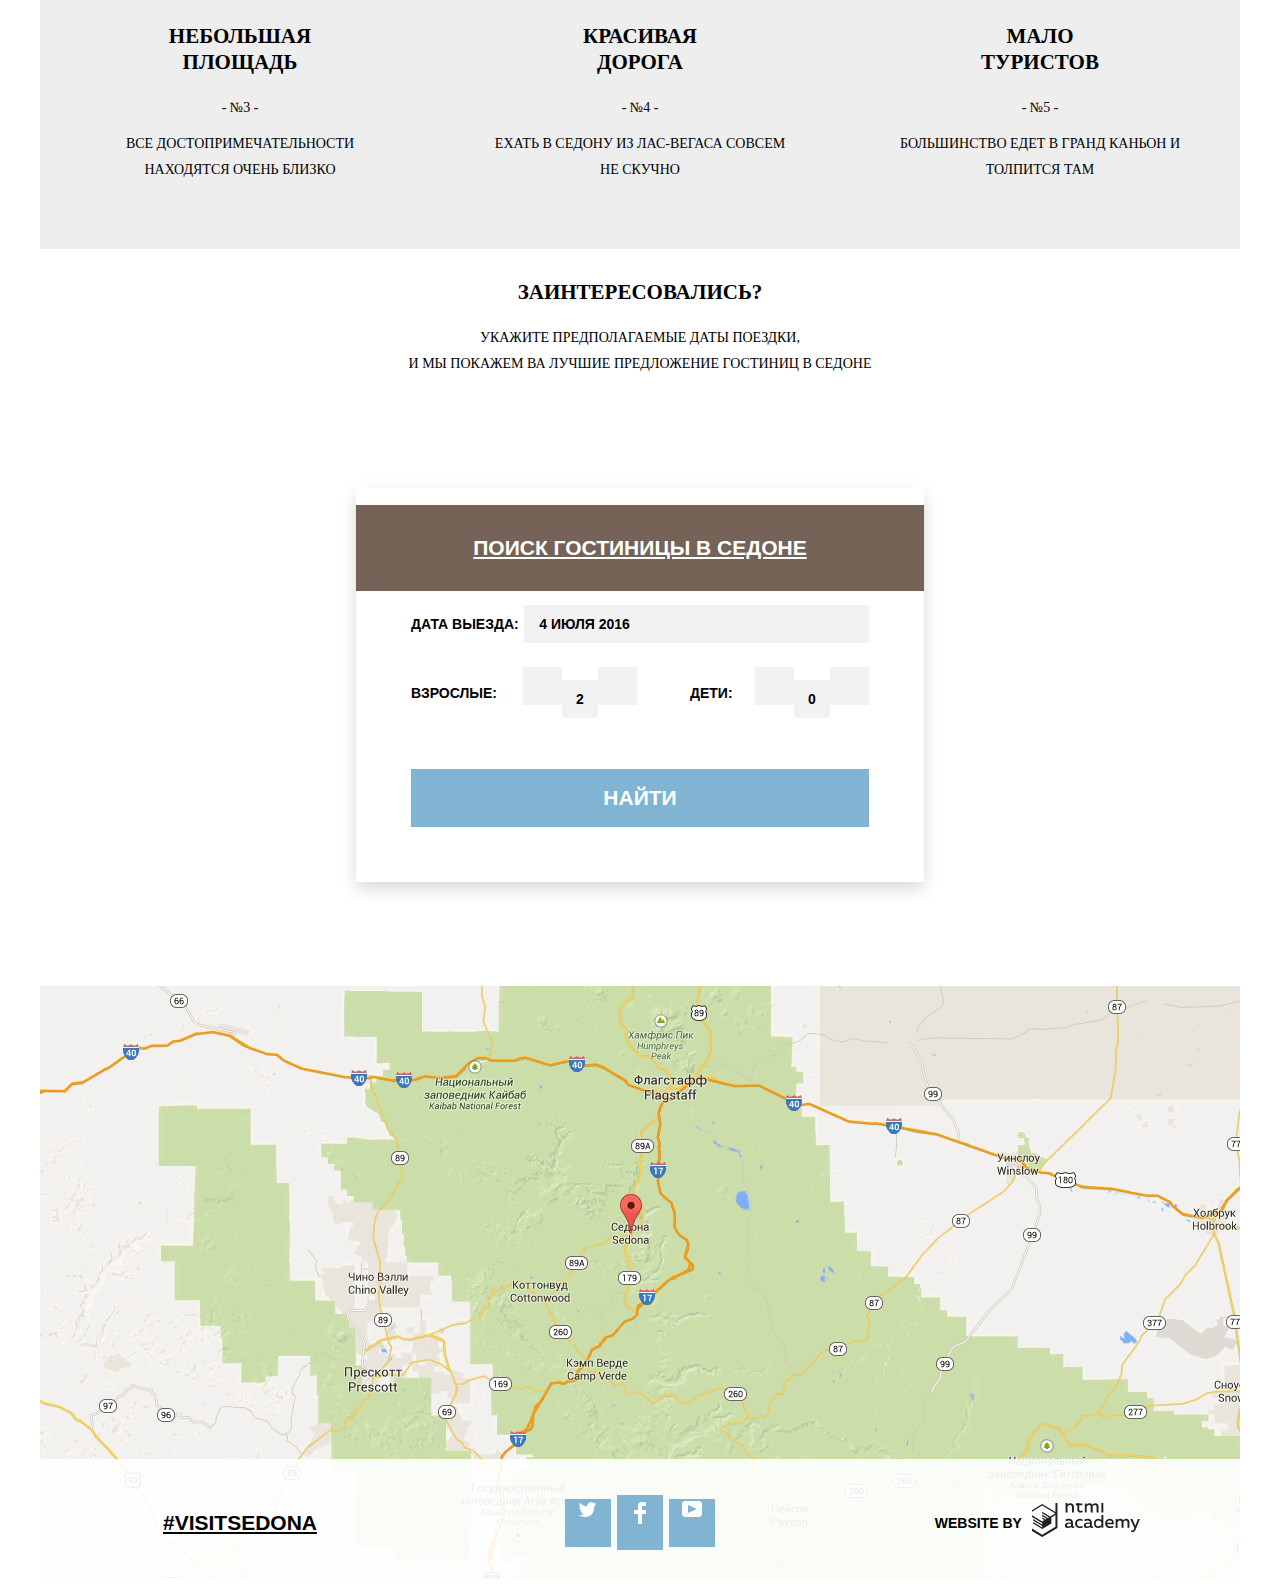
==== commit 3ed0cbb1: "редактирование 21042018" ====
--- a/index.html
+++ b/index.html
@@ -87,19 +87,46 @@
       <div class="advert-title">ЗАИНТЕРЕСОВАЛИСЬ?</div>
       <div class="advert-text">укажите предполагаемые даты поездки,<br> и мы покажем ва лучшие предложение гостиниц в седоне</div>
     </div>
-    <div class="map"><img src="img/map.png " width="100% " height="auto"></div>
-   <section find>
-    <div class="findform">
-      <div class="find-title">Поиск гостиницы в Седоне</div>
-      <div class="find-text"><form action="https://blabla.ru " method="post "><br>
-        <label>Дата заезда</label><input type="text" class="date "><br>
-        <label>Дата выезда</label><input type="text" class="date "><br>
-        <label>Взрослые <input type="text " name="login "></label><label>Дети <input type="text " name="login "></label>
-      </form> </div>
-      <div class="button">найти</div>
-    </div>
-  </section>
-  <footer class="main-footer">
+
+    <section class="hotels-search">
+      <a href="#" class="form-title-btn">Поиск гостиницы в Седоне</a>
+				<div class="search-form">
+					<form action="#" method="post">
+						<div class="form-group">
+							<label class="date" for="arrival">Дата заезда:</label>
+							<input type="text" name="date" id="arrival" value="24 апреля 2016">
+							<span class="icon-calendar"></span>
+						</div>
+						<div class="form-group">
+							<label class="date" for="departure">Дата выезда:</label>
+							<input type="text" name="date" id="departure" value="4 июля 2016">
+							<span class="icon-calendar"></span>
+						</div>
+						<div class="form-group">
+							<div class="half-width">
+								<label for="adult">Взрослые:</label>
+									<div class="counter-group">
+										<button class="icon-minus"></button>
+										<input type="text" name="count" id="adult" value="2">
+										<button class="icon-plus"></button>
+									</div>
+							</div>
+							<div class="half-width">
+								<label for="children">Дети:</label>
+									<div class="counter-group">
+										<button class="icon-minus"></button>
+										<input type="text" name="count" id="children"  value="0">
+										<button class="icon-plus"></button>
+									</div>
+							</div>
+						</div>
+						<input class="btn" type="submit" value="Найти">
+					</form>
+        </div>
+        <div class="map" id="map"><img src="img/map.png " width="100% " height="auto"></div>
+      </section>
+
+    <footer class="main-footer">
     <a href="#" class="our-hash-tag">#visitsedona</a>
     <div class="footer-sosial">
       <a href="#" class="social-btn icon-twitter"><img src="img/twitter.svg"></a>
--- a/css/style.css
+++ b/css/style.css
@@ -1,16 +1,23 @@
 body {
-font-family: 'PT Sans';
-font-weight: 400;
-margin: 0;
-padding: 0;
-width:100%;
-}
+font-family: "PT Sans", Arial, sans-serif;
+font-size: 14px;
+line-height: 26px;
+text-transform: uppercase;
+color: #000000;
+background-color: #ffffff;
+}
+
+@font-face {
+font-family: "symbols-sedona";
+font-weight: normal;
+font-style: normal;
+src: url("../fonts/symbols-sedona.woff") format("woff"),
+url("../fonts/symbols-sedona.woff2") format("woff2");
+}
+
 main {
 margin: 0 auto;
-font-size: 14px;
 font-weight: bold;
-color: #000000;
-text-transform: uppercase;
 }
 .wrap {
 width: 1200px;
@@ -23,16 +30,6 @@
 background-image: url(../img/background_photo.png);
 width:1200px;
 height: 717px;
-z-index: 20;
-}
-.intro-catalog {
-display: flex;
-flex-direction: column;
-align-content: center;
-background-image: url(../img/catalog_background.png);
-background-repeat: no-repeat;
-width:1200px;
-height: 256px;
 z-index: 20;
 }
 
@@ -221,65 +218,224 @@
 display: flex;
 background-image: url(../img/map.png);
 }
-.findform {
-display: flex;
-flex-direction: column;
-position: relative;
+/*--search form--*/
+
+.search-form {
+line-height: 26px;
+position: relative;
+z-index: 1;
+top: 291px;
 left: 50%;
-top: -220px;
-background-color:#ffffff;
-border: darkgray solid 1px;
+width: 568px;
+margin-left: -284px;
+transform: translateY(-100%);
+}
+.form-title-btn {
+font-size: 21px;
+font-weight: bold;
+position: relative;
+z-index: 2;
+display: block;
+width: 568px;
+margin: 0 auto;
+padding: 30px 0;
+text-align: center;
+color: #ffffff;
+background-color: #766357;
+}
+
+.search-form form,
+.form-group,
+.half-width {
+display: flex;
+justify-content: space-between;
+}
+
+.form-group,
+.half-width {
+align-items: center;
+}
+
+.date {
+flex-grow: 1;
+}
+
+.icon-calendar {
+position: relative;
+display: block;
+box-sizing: border-box;
+width: 40px;
+height: 38px;
+text-align: center;
+background-color: #f2f2f2;
+}
+
+.icon-calendar:before {
+font-size: 21px;
+line-height: 26px;
+position: absolute;
+top: 50%;
+left: 50%;
+margin-top: -13px;
+margin-left: -10.5px;
+color: #c2c2c2;
+}
+
+.search-form form {
 font-size: 14px;
 font-weight: bold;
+flex-direction: column;
+box-sizing: border-box;
+width: 100%;
+height: 395px;
+padding-top: 54.9px;
+padding-right: 55px;
+padding-bottom: 55px;
+padding-left: 55px;
+color: #000000;
+background-color: #ffffff;
+box-shadow: 0 7px 15px 0 rgba(0, 1, 1, 0.15);
+}
+
+.search-form input[type="text"] {
+font-family: inherit;
+font-size: inherit;
+font-weight: inherit;
+line-height: inherit;
+box-sizing: border-box;
+height: 38px;
+padding-top: 5px;
+padding-bottom: 5px;
 text-transform: uppercase;
-color: #000000;
-width: 568px;
-height: 480px;
-z-index: 1;
-line-height: 26px;
-margin-left: -284px;
-transform: translateY(-100%);
-
-}
-.find-title {
-display: flex;
-justify-content: center;
+border: none;
+background-color: #f2f2f2;
+}
+
+.form-group input[type="text"] {
+width: 304.7px;
+padding-left: 15px;
+}
+
+.half-width {
+box-sizing: border-box;
+width: 50%;
+margin-bottom: 26px;
+}
+
+.counter-group {
+font-size: 0;
+}
+
+.counter-group button {
+font-size: 14px;
+width: 39px;
+height: 38px;
+cursor: pointer;
+color: #a9a9a9;
+border: none;
+background-color: #f2f2f2;
+}
+
+.counter-group input[type="text"] {
+font-size: 14px;
+width: 36px;
+padding-right: 0;
+padding-left: 0;
+text-align: center;
+}
+
+.half-width:first-child {
+padding-right: 3px;
+}
+
+.half-width:last-child {
+padding-left: 50px;
+}
+
+.btn {
+font-family: inherit;
 font-size: 21px;
-font-weight: bold;
+font-weight: inherit;
+line-height: inherit;
+padding-top: 16px;
+padding-bottom: 16px;
 text-transform: uppercase;
-background-color:#766357;
 color: #ffffff;
-padding-top: 50px;
-width: 568px;
-height: 76px;
-z-index: 100;
-}
-.find-text {
-position: relative;
-left:30px;
-top:30px;
-padding-bottom: 15px;
-}
-.button {
-display: flex;
-justify-content: center;
-font-size: 21px;
-font-weight: bold;
-position: relative;
-top: 70px;
-left: 55px;
-background-color:#81b3d2;
-color: #ffffff;
-padding-top: 30px;
-width: 458px;
-height: 58px;
-z-index: 100;
-}
- hotelbox. {
-display: flex;
-flex-direction: row;
-}
-
+border: none;
+background-color: #81b3d2;
+}
+.social-btn:focus,
+.btn:focus {
+outline: none;
+}
+
+.social-btn:hover,
+.btn:hover {
+background-color: #669ec0;
+}
+
+.social-btn:active,
+.btn:active {
+color: rgba(255, 255, 255, 0.3);
+background-color: #5496bd;
+}
+
+input[type="text"]:focus {
+outline: none;
+}
+
+input[name="date"]:hover {
+background-color: #c2c2c2;
+}
+
+input[name="date"]:focus {
+padding-left: 13px;
+border-top: 2px solid #c2c2c2;
+border-bottom: 2px solid #c2c2c2;
+border-left: 2px solid #c2c2c2;
+background-color: #ffffff;
+}
+
+.icon-calendar:hover::before,
+input[name="date"]:hover ~ .icon-calendar::before {
+color: #000000;
+}
+
+input[name="date"]:hover ~ .icon-calendar {
+color: #000000;
+background-color: #c2c2c2;
+}
+
+input[name="date"]:focus + .icon-calendar {
+border-top: 2px solid #c2c2c2;
+border-right: 2px solid #c2c2c2;
+border-bottom: 2px solid #c2c2c2;
+background-color: #ffffff;
+}
+
+input[name="date"]:focus + .icon-calendar::before {
+margin-left: -9.7px;
+}
+
+.icon-calendar:active::before {
+color: #81b3d2;
+}
+
+.counter-group button:hover::before {
+color: #000000;
+}
+
+.counter-group button:focus {
+outline: none;
+}
+
+.counter-group button:active::before {
+color: #81b3d2;
+}
+
+.map-canvas {
+height: 593px;
+}
 /*footer*/
 .main-footer {
 position: relative;
@@ -376,106 +532,473 @@
 
 
 /* CATALOG */
-
-.filter {
-display: flex;
-flex-direction: row;
-font-size: 14px;
+.hotels-filter {
+padding-top: 27px;
+padding-bottom: 31px;
+background-image: url(../img/catalog_background.png);
+background-repeat: no-repeat;
+background-position: 0 50%;
+background-size: cover;
+}
+
+.hotels-filter form {
+line-height: 21px;
+display: flex;
+padding-right: 6%;
+padding-left: 6%;
 color: #ffffff;
+}
+
+.filter-group,
+.range-group {
+width: 33.13%;
+}
+
+.filter-group,
+.range-group {
+display: flex;
+flex-direction: column;
+}
+
+.filter-group:nth-child(2) {
+padding-left: 4.27%;
+}
+
+.filter-group-title {
+font-size: 16px;
+
+margin: 0;
+margin-bottom: 1.5em;
+}
+
+.filter-group label {
+position: relative;
+
+margin-bottom: 25.5px;
+padding-left: 40px;
+}
+
+.filter-group label:last-child {
+margin-bottom: 0;
+}
+
+.icon-check-off:before {
+font-size: 24px;
+line-height: 20px;
+
+position: absolute;
+top: 55%;
+left: -3px;
+margin: 0;
+margin-top: -10px;
+margin-right: -12px;
+content: "\2610";
+vertical-align: baseline;
+}
+
+input[type="checkbox"]:checked + .icon-check-off:before {
+left: -1.2px;
+content: "\2611";
+}
+
+input[type="checkbox"]:disabled + .icon-check-off:before {
+color: #6a6a6a;
+}
+
+input[type="checkbox"]:checked:disabled + .icon-check-off:before {
+left: -1.2px;
+content: "\2611";
+color: #6a6a6a;
+}
+
+/*---------  prices  ----------*/
+
+.price-group {
+position: relative;
+display: flex;
+padding-top: 5.5px;
+padding-bottom: 5.5px;
+border: 2px solid #ffffff;
+border-radius: 2px;
+justify-content: space-around;
+}
+
+.price-group::before {
+position: absolute;
+top: 50%;
+left: 50%;
+display: block;
+width: 2px;
+height: 22px;
+margin-top: -11px;
+margin-left: -1px;
+content: "";
+background-color: #ffffff;
+}
+
+.price-group label {
+width: 45%;
+text-align: right;
+}
+
+.price-group input {
+font-family: inherit;
+font-size: inherit;
+line-height: inherit;
+display: inline-block;
+box-sizing: border-box;
+max-width: 50%;
+height: 21px;
+padding-right: 10px;
+color: inherit;
+border: none;
+background-color: transparent;
+}
+
+.range-title {
+margin-bottom: 10px;
+}
+
+.range-controls {
+position: relative;
+box-sizing: border-box;
+height: 44px;
+margin-top: -1px;
+margin-bottom: 11px;
+padding-left: 5px;
+}
+
+.range-controls .scale {
+position: absolute;
+top: 50%;
+width: 97.4%;
+height: 2px;
+margin-top: -1px;
+background-color: #ffffff;
+}
+
+.range-controls .bar {
+position: relative;
+top: 50%;
+width: 71%;
+height: 2px;
+margin-top: -1px;
+background-color: #ffffff;
+}
+
+.range-controls .toggle {
+position: absolute;
+z-index: 3;
+top: 50%;
+width: 4px;
+height: 4px;
+margin-top: -10px;
+cursor: pointer;
+border: 8px solid #ffffff;
+border-radius: 50%;
+background-color: #ababab;
+}
+.max-toggle {
+left: 0;
+}
+.max-toggle {
+left: 71%;
+}
+.toggle:hover {
+background-color: #1c4f80;
+}
+
+.form-btn {
+font-family: inherit;
+box-sizing: border-box;
+width: 137px;
+margin: 0 auto;
+padding-top: 8px;
+padding-right: 10px;
+padding-bottom: 8px;
+padding-left: 10px;
+cursor: pointer;
 text-transform: uppercase;
-padding-left: 20px;
-width: 1200px;
-}
-.filter-col1 {
+color: inherit;
+border: 2px solid #ffffff;
+border-radius: 2px;
+background-color: transparent;
+}
+
+.form-btn:hover {
+color: #000000;
+background-color: #ffffff;
+}
+
+/*  results */
+
+.search-section-header {
+display: flex;
+padding-top: 30px;
+padding-right: 6%;
+padding-bottom: 26px;
+padding-left: 6%;
+align-items: baseline;
+}
+
+.results-count {
+width: 24%;
+margin: 0;
+}
+/*---------- sorting  ----------*/
+
+.sorting {
+font-size: 12px;
+line-height: 18px;
+display: flex;
+flex-grow: 1;
+}
+
+.sorting-title {
+margin: 0;
+margin-right: 8%;
+}
+
+.sorting-type-list {
+margin: 0;
+padding: 0;
+list-style: none;
+flex-grow: 1;
+}
+
+.sorting-type-list li {
+display: inline-block;
+margin-right: 9%;
+vertical-align: top;;
+}
+
+.sorting-type-list li:last-child {
+margin-right: 0;
+}
+
+.sorting-type {
+text-decoration: none;
+opacity: 0.3;
+color: inherit;
+border-bottom: 1px dotted #81b3d2;
+}
+
+.sorting-type:hover {
+opacity: 1;
+color: #81b3d2;
+}
+
+.sorting-type:active,
+.sorting-type .active {
+opacity: 1;
+color: #000000;
+border-style: none;
+}
+
+.sorting-type-list .active {
+opacity: 1;
+color: #81b3d2;
+border-style: none;
+}
+
+.sorting-direction {
+width: 66px;
+}
+
+.sorting-direction a {
+font-size: 23px;
+line-height: 20px;
+position: relative;
+margin-left: 24.7px;
+text-decoration: none;
+color: #c6c2bd;
+}
+
+.sorting-direction a:hover {
+color: #000000;
+}
+
+.sorting-direction a:active {
+color: #81b3d2;
+}
+
+.sorting-direction .active,
+.sorting-direction .active:hover {
+color: #81b3d2;
+}
+
+.sorting-direction a::before {
+position: absolute;
+top: 2.5px;
+margin: 0;
+}
+
+/*--results row-- */
+
+.results-row {
+line-height: 21px;
+display: flex;
+padding-top: 25px;
+padding-right: 6%;
+padding-bottom: 30px;
+padding-left: 6%;
+border-top: 1px solid #e5e5e5;
+align-items: flex-end;
+}
+
+.results-row:last-child {
+border-bottom: 1px solid #e5e5e5;
+}
+
+.hotel-thumb {
+width: 135px;
+height: 90px;
+}
+
+.hotel-thumb img {
+width: 100%;
+height: auto;
+}
+
+.hotel-info {
+display: flex;
+box-sizing: border-box;
+width: 289px;
+padding-left: 31px;
+flex-wrap: wrap;
+justify-content: space-between;
+}
+
+.hotel-name {
+line-height: 26px;
+width: 100%;
+margin: 0;
+color: #000000;
+}
+
+.hotel-name:hover {
+color: #81b3d2;
+}
+
+.hotel-name:active {
+opacity: 0.3;
+color: #000000;
+}
+
+.hotel-type,
+.hotel-price {
+padding-top: 7px;
+padding-bottom: 14px;
+}
+
+.hotel-type,
+.results-btn {
+width: 110px;
+}
+
+.hotel-price,
+.order-btn {
+width: 142px;
+}
+
+.results-btn {
+font-weight: bold;
+padding-top: 3px;
+padding-bottom: 3px;
+text-align: center;
+color: #ffffff;
+background-color: #81b3d2;
+}
+
+.results-btn:hover {
+background-color: #669ec0;
+}
+
+.results-btn:active {
+color: rgba(255, 255, 255, 0.3);
+background-color: #5496bd;
+}
+
+.order-btn {
+background-color: #766357;
+}
+
+.order-btn:hover {
+background-color: #604e43;
+}
+
+.order-btn:active {
+color: rgba(255, 255, 255, 0.3);
+background-color: #503e33;
+}
+
+/*----------  reiting  ----------*/
+
+.hotel-rating {
 display: flex;
 flex-direction: column;
-width: 300px;
-padding-left: 30px;
-padding-top: 20px;
-}
-.filter-col2 {
-display: flex;
-flex-direction: column;
-width: 350px;
-padding-left: 30px;
-padding-top: 20px;
-}
-.filter-col3 {
-display: flex;
-flex-direction: column;
-width: 600px;
-padding-top: 20px;
-padding-left: 30px;
-}
-p.filter-title {
-font-size: 14px;
-font-weight: bold;
-text-transform: uppercase;
-}
-.filter-button {
-display: flex;
-justify-content: center;
-vertical-align: middle;
-font-size: 14px;
-font-weight: bold;
-text-transform: uppercase;
-color: #ffffff;
-border: solid 2px #ffffff;
-padding: 5px 10px;
-width: 150px;
-height: 20px;
-z-index: 100;
-}
-.results-wrapper {
-display: flex;
-flex-direction: row;
-font-size: 14px;
-color: #000000;
-text-transform: uppercase;
-padding: 20px;
-width: 1200px;
-}
-.sorting {
-display: flex;
-flex-direction: row;
-width: 600px;
-}
-.sorting-text {
-display: flex;
-flex-direction: row;
-font-size: 14px;
-color: #000000;
-text-transform: uppercase;
-}
-.results-title {
-font-size: 21px;
-color: #000000;
-font-weight: bold;
-text-transform: uppercase;
-text-decoration: none;
-}
-.sorting-title {
-font-size: 14px;
-color: #000000;
-font-weight: bold;
-text-transform: uppercase;
-margin-left: 35px;
-}
-ul.sorting-list {
-display: inline;
-margin-left: 25px;
-margin-right: 5px;
-padding: 5px;
-}
-ul.sorting-list li {
-display: inline;
-margin-right: 10px;
-margin-left: 10px;
-padding: 5px;
-}
-.sorting-controls {
-display: flex; /*стрелочки */
-}
+height: 90px;
+text-align: right;
+justify-content: space-between;
+flex-grow: 1;
+}
+
+.star-value {
+display: none;
+}
+
+.rating-stars {
+font-size: 0;
+position: relative;
+width: 115px;
+height: 21px;
+align-self: flex-end;
+}
+
+.rating-value {
+padding-top: 3px;
+padding-right: 13px;
+padding-bottom: 3px;
+padding-left: 15px;
+background-color: #f2f2f2;
+align-self: flex-end;
+}
+
+.rating-value p {
+margin: 0;
+}
+
+.icon-star {
+color: #81b3d2;
+}
+
+.icon-star::before {
+font-size: 19px;
+margin: 0;
+margin-top: -2px;
+margin-right: 4.5px;
+}
+
+.icon-star:last-child::before {
+margin-right: 0;
+}
+
+.rating-stars[data-star-value="4"] > .icon-star:nth-child(-n+2) {
+display: none;
+}
+
+.rating-stars[data-star-value="3"] > .icon-star:nth-child(-n+3) {
+display: none;
+}
+
+.rating-stars[data-star-value="2"] > .icon-star:nth-child(-n+4) {
+display: none;
+}
+
+.rating-stars[data-star-value="1"] > .icon-star:nth-child(-n+5) {
+display: none;
+}
+
 .item-pic   {
 display: flex;
 margin-left: 20px;
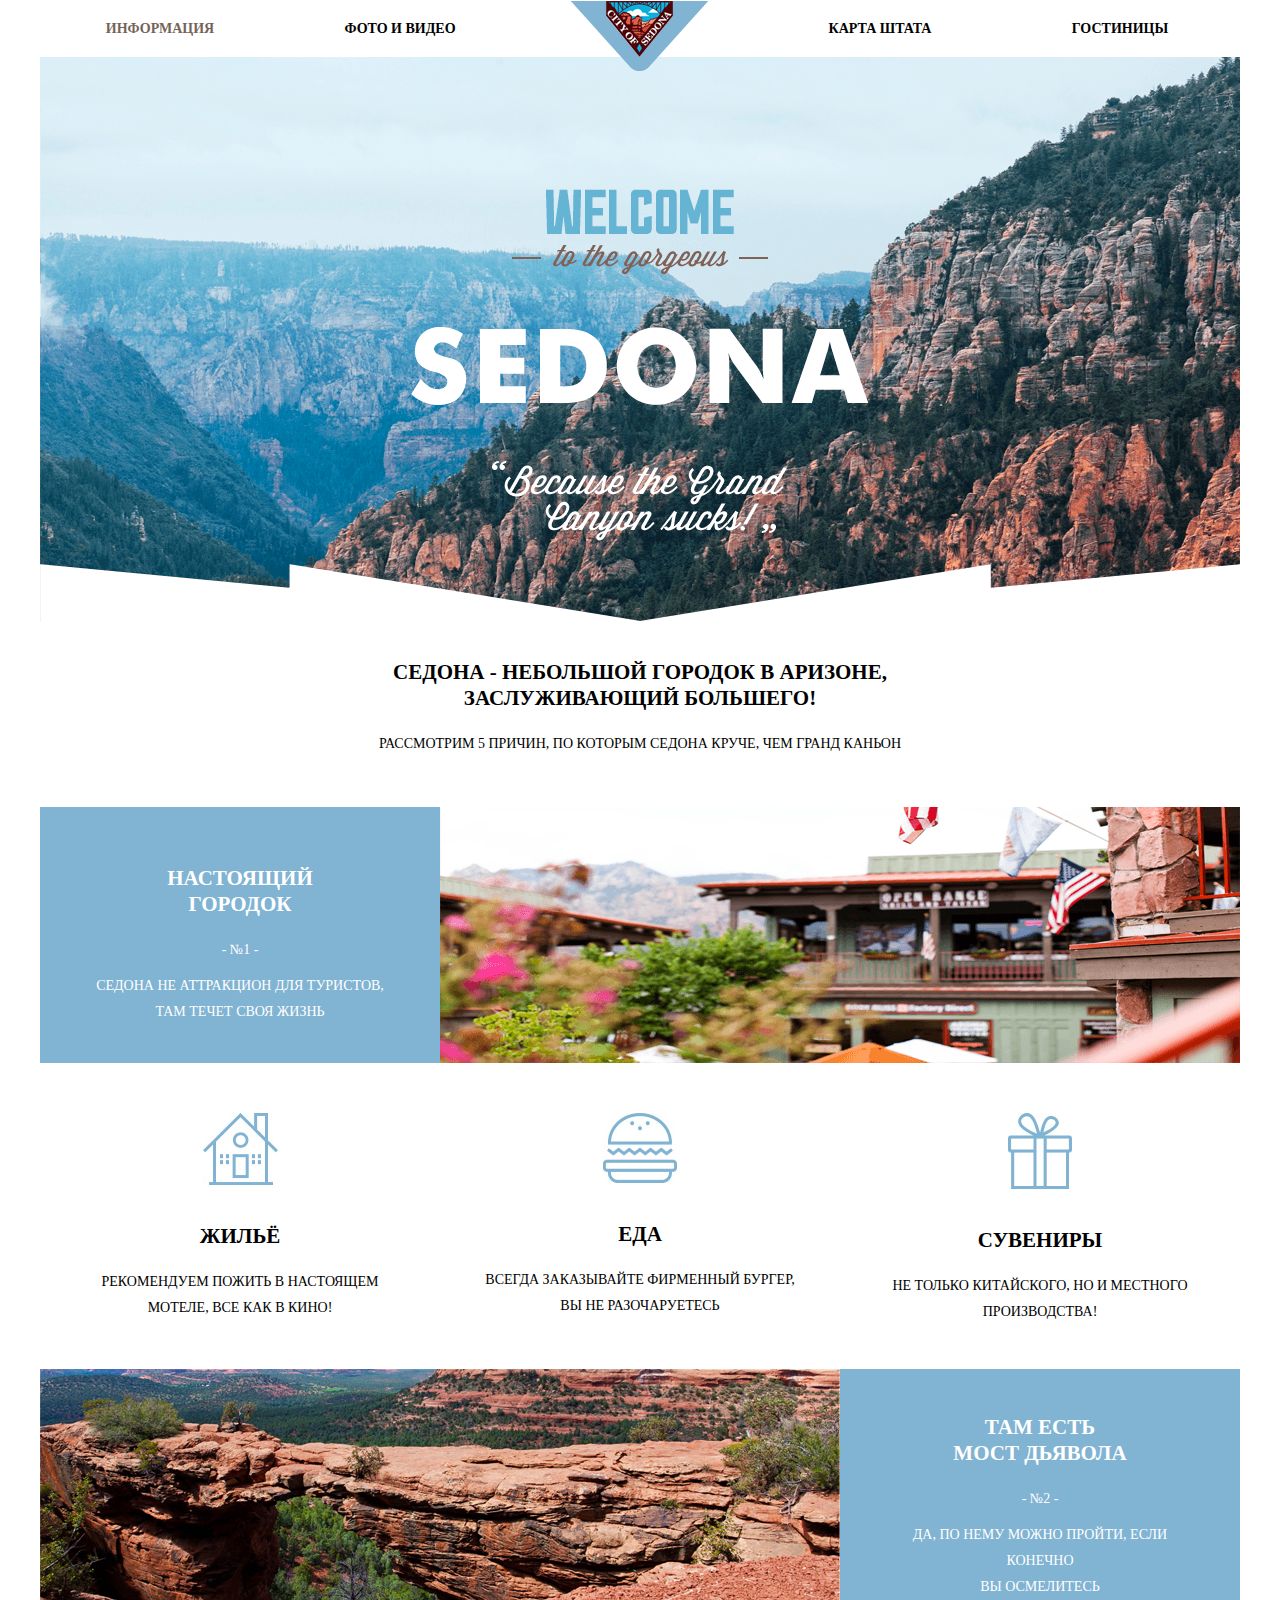
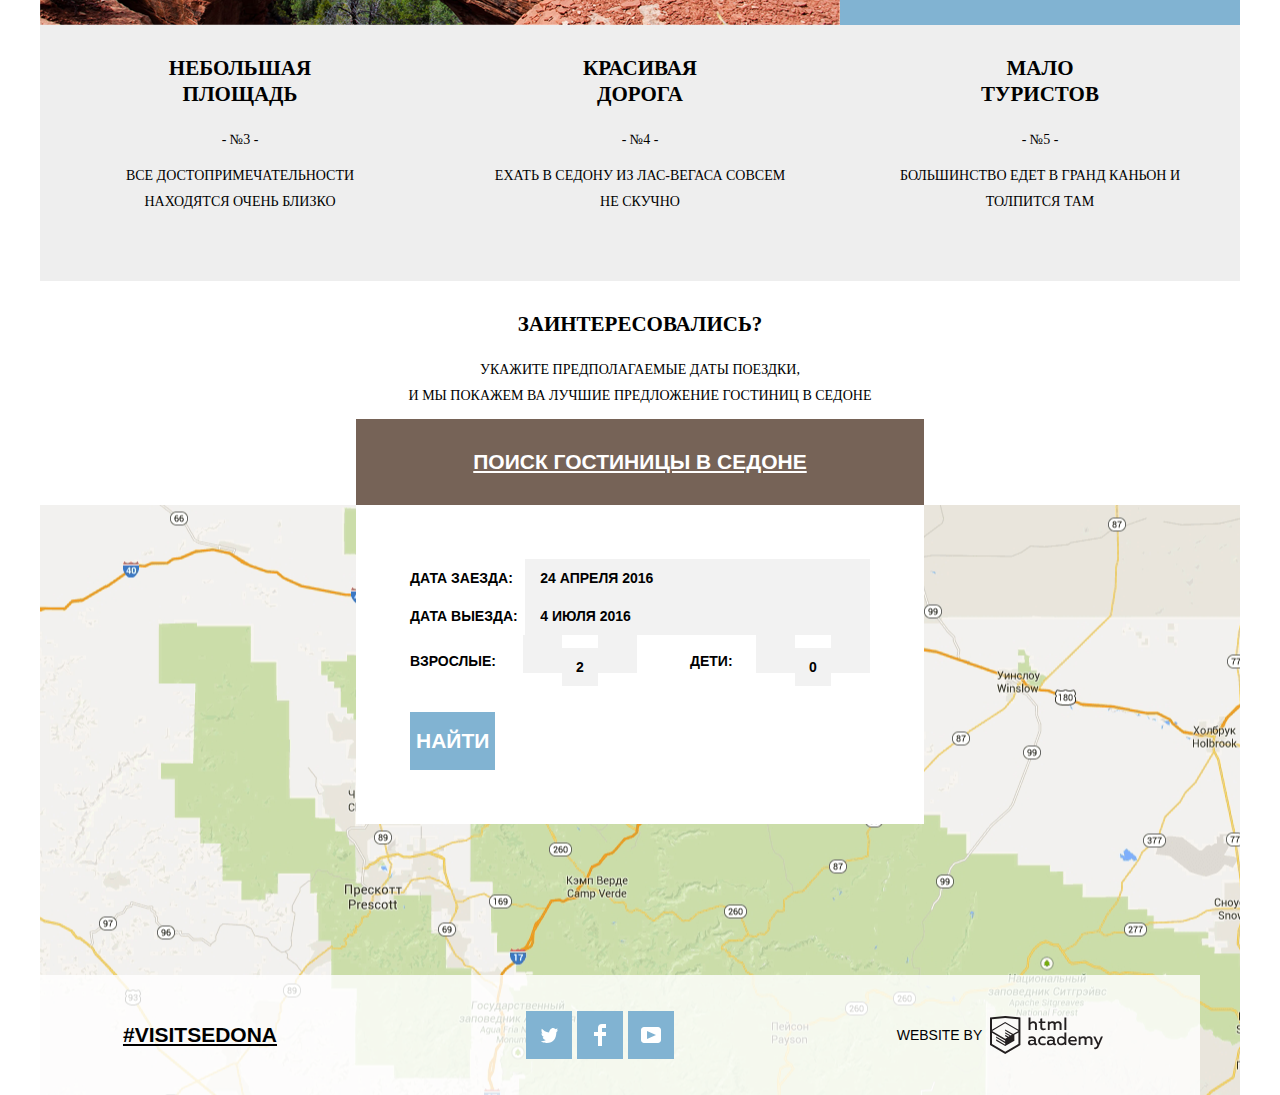
==== commit dc388bfd: "25042018" ====
--- a/index.html
+++ b/index.html
@@ -7,11 +7,10 @@
   <link href='http://fonts.googleapis.com/css?family=PT+Sans:400,700&amp;subset=latin,cyrillic'>
   <link rel="stylesheet" href="css/style.css">
 </head>
+
 <body>
-  <main>
-<div class="wrap">
-    <header>
-    <div class="intro">
+  <header>
+    <div class="wrap">
       <div class="menu">
         <nav class="main-navigation">
           <ul>
@@ -25,117 +24,125 @@
           </ul>
         </nav>
       </div>
+    </div>
+  </header>
+  <main>
+    <div class="wrap">
+      <div class="banner">
+        <img src="img/background_photo.png" alt="">
+      </div>
       <div class="advert">
         <div class="advert-title">Седона - небольшой городок в Аризоне,<br> заслуживающий большего!</div>
         <div class="advert-text">Рассмотрим 5 причин, по которым седона круче, чем гранд каньон</div>
       </div>
-    </div>
-    </header>
-
-    <div class="section1">
-      <div class="bluebox">
-          <div class="bluebox advert-title">Настоящий<br>городок</div>
-          <div class="bluebox advert-text">- №1 -</div>
-          <div class="bluebox advert-text">Седона не аттракцион для туристов,<br> там течет своя жизнь</div>
+      <div class="section1">
+        <div class="bluebox">
+          <div class="bluebox-inner">
+            <div class="advert-title">Настоящий<br>городок</div>
+            <div class="advert-text">- №1 -</div>
+            <div class="advert-text">Седона не аттракцион для туристов,<br> там течет своя жизнь</div>
+          </div>
         </div>
-      <div class="section1-arizona"><img src="img/Layer 10 copy.png "></div>
-    </div>
-
-    <div class="section2">
-      <div class="infobox">
-        <div class="ïcon"><img src="img/hous_icon.jpg"></div>
-        <div class="advert-title">жильё</div>
-        <div class="advert-text">рекомендуем пожить в настоящем<br> мотеле, все как в кино!</div>
+        <div class="section1-arizona"><img src="img/Layer 10 copy.png "></div>
       </div>
-      <div class="infobox">
+      <div class="section2">
+        <div class="infobox">
+          <div class="ïcon"><img src="img/hous_icon.jpg"></div>
+          <div class="advert-title">жильё</div>
+          <div class="advert-text">рекомендуем пожить в настоящем<br> мотеле, все как в кино!</div>
+        </div>
+        <div class="infobox">
           <div class="ïcon"><img src="img/food_icon.jpg"></div>
           <div class="advert-title">еда</div>
           <div class="advert-text">всегда заказывайте фирменный бургер, <br>вы не разочаруетесь</div>
         </div>
         <div class="infobox">
-            <div class="ïcon"><img src="img/gift_icon.jpg"></div>
-            <div class="advert-title">сувениры</div>
-            <div class="advert-text">не только китайского, но и местного <br>производства!</div>
+          <div class="ïcon"><img src="img/gift_icon.jpg"></div>
+          <div class="advert-title">сувениры</div>
+          <div class="advert-text">не только китайского, но и местного <br>производства!</div>
+        </div>
+      </div>
+      <div class="section3">
+        <div class="section1-arizona"><img src="img/Layer 5.png"></div>
+        <div class="bluebox">
+          <div class="bluebox-inner">
+            <div class="advert-title">Там есть<br> мост дьявола</div>
+            <div class="advert-text">- №2 -</div>
+            <div class="advert-text">да, по нему можно пройти, если конечно <br>вы осмелитесь</div>
           </div>
-    </div>
-    <div class="section3">
-      <div class="section1-arizona"><img src="img/Layer 5.png"></div>
-      <div class="bluebox">
-        <div class="bluebox advert-title">Там есть<br> мост дьявола</div>
-        <div class="bluebox advert-text">- №2 -</div>
-        <div class="bluebox advert-text">да, по нему можно пройти, если конечно <br>вы осмелитесь</div>
+        </div>
       </div>
-    </div>
-    <div class="section4">
+      <div class="section4">
         <div class="section4 infobox">
           <div class="advert-title">НЕБОЛЬШАЯ<br>ПЛОЩАДЬ</div>
           <div class="advert-text">- №3 -</div>
           <div class="advert-text">все достопримечательности<br>находятся очень близко</div>
         </div>
         <div class="infobox">
-            <div class="advert-title">КРАСИВАЯ<br>ДОРОГА</div>
-            <div class="advert-text">- №4 -</div>
-            <div class="advert-text">ехать в седону из лас-вегаса совсем<br> не скучно</div>
+          <div class="advert-title">КРАСИВАЯ<br>ДОРОГА</div>
+          <div class="advert-text">- №4 -</div>
+          <div class="advert-text">ехать в седону из лас-вегаса совсем<br> не скучно</div>
         </div>
         <div class="infobox">
-            <div class="advert-title">МАЛО<br>ТУРИСТОВ</div>
-            <div class="advert-text">- №5 -</div>
-            <div class="advert-text">большинство едет в гранд каньон и<br> толпится там</div>
+          <div class="advert-title">МАЛО<br>ТУРИСТОВ</div>
+          <div class="advert-text">- №5 -</div>
+          <div class="advert-text">большинство едет в гранд каньон и<br> толпится там</div>
         </div>
+      </div>
+      <div class="section5">
+        <div class="advert-title">ЗАИНТЕРЕСОВАЛИСЬ?</div>
+        <div class="advert-text">укажите предполагаемые даты поездки,<br> и мы покажем ва лучшие предложение гостиниц в седоне</div>
+        <a href="#" class="form-title-btn">Поиск гостиницы в Седоне</a>
+      </div>
+      <section class="hotels-search">
+        <form action="#" method="post" class="search-form">
+          <div class="form-group">
+            <label class="date" for="arrival">Дата заезда:</label>
+            <input type="text" name="date" id="arrival" value="24 апреля 2016">
+            <span class="icon-calendar"></span>
+          </div>
+          <div class="form-group">
+            <label class="date" for="departure">Дата выезда:</label>
+            <input type="text" name="date" id="departure" value="4 июля 2016">
+            <span class="icon-calendar"></span>
+          </div>
+          <div class="form-group">
+            <div class="half-width">
+              <label for="adult">Взрослые:</label>
+              <div class="counter-group">
+                <button class="icon-minus"></button>
+                <input type="text" name="count" id="adult" value="2">
+                <button class="icon-plus"></button>
+              </div>
+            </div>
+            <div class="half-width">
+              <label for="children">Дети:</label>
+              <div class="counter-group">
+                <button class="icon-minus"></button>
+                <input type="text" name="count" id="children" value="0">
+                <button class="icon-plus"></button>
+              </div>
+            </div>
+          </div>
+          <input class="btn" type="submit" value="Найти">
+        </form>
+      </section>
     </div>
-    <div class="section5">
-      <div class="advert-title">ЗАИНТЕРЕСОВАЛИСЬ?</div>
-      <div class="advert-text">укажите предполагаемые даты поездки,<br> и мы покажем ва лучшие предложение гостиниц в седоне</div>
-    </div>
+  </main>
 
-    <section class="hotels-search">
-      <a href="#" class="form-title-btn">Поиск гостиницы в Седоне</a>
-				<div class="search-form">
-					<form action="#" method="post">
-						<div class="form-group">
-							<label class="date" for="arrival">Дата заезда:</label>
-							<input type="text" name="date" id="arrival" value="24 апреля 2016">
-							<span class="icon-calendar"></span>
-						</div>
-						<div class="form-group">
-							<label class="date" for="departure">Дата выезда:</label>
-							<input type="text" name="date" id="departure" value="4 июля 2016">
-							<span class="icon-calendar"></span>
-						</div>
-						<div class="form-group">
-							<div class="half-width">
-								<label for="adult">Взрослые:</label>
-									<div class="counter-group">
-										<button class="icon-minus"></button>
-										<input type="text" name="count" id="adult" value="2">
-										<button class="icon-plus"></button>
-									</div>
-							</div>
-							<div class="half-width">
-								<label for="children">Дети:</label>
-									<div class="counter-group">
-										<button class="icon-minus"></button>
-										<input type="text" name="count" id="children"  value="0">
-										<button class="icon-plus"></button>
-									</div>
-							</div>
-						</div>
-						<input class="btn" type="submit" value="Найти">
-					</form>
-        </div>
-        <div class="map" id="map"><img src="img/map.png " width="100% " height="auto"></div>
-      </section>
-
-    <footer class="main-footer">
+  <footer class="main-footer">
     <a href="#" class="our-hash-tag">#visitsedona</a>
     <div class="footer-sosial">
-      <a href="#" class="social-btn icon-twitter"><img src="img/twitter.svg"></a>
-      <a href="#" class="social-btn icon-facebook"><img src="img/fb-icon.svg"></a>
-      <a href="#" class="social-btn icon-youtube"><img src="img/youtube.svg"></a>
+      <a href="#" class="social-btn"><img src="img/twitter.svg"></a>
+      <a href="#" class="social-btn"><img src="img/fb-icon.svg"></a>
+      <a href="#" class="social-btn"><img src="img/youtube.svg"></a>
     </div>
-    <span class="developer">Website by<a class="academy-logo" href="https://htmlacademy.ru"></a></span>
+    <div class="developer">
+      <span>Website by</span>
+      <a class="academy-logo" href="https://htmlacademy.ru">
+        <img src="img/logo-htmlacademy.svg" alt="">
+      </a>
   </footer>
-
 </div>
 </body>
 
--- a/css/style.css
+++ b/css/style.css
@@ -1,464 +1,482 @@
 body {
-font-family: "PT Sans", Arial, sans-serif;
-font-size: 14px;
-line-height: 26px;
-text-transform: uppercase;
-color: #000000;
-background-color: #ffffff;
+  margin: 0;
+  padding: 0;
+  font-family: "PT Sans", Arial, sans-serif;
+  font-size: 14px;
+  line-height: 26px;
+  text-transform: uppercase;
+  color: #000000;
+  background-color: #ffffff;
 }
 
 @font-face {
-font-family: "symbols-sedona";
-font-weight: normal;
-font-style: normal;
-src: url("../fonts/symbols-sedona.woff") format("woff"),
-url("../fonts/symbols-sedona.woff2") format("woff2");
+  font-family: "symbols-sedona";
+  font-weight: normal;
+  font-style: normal;
+  src: url("../fonts/symbols-sedona.woff") format("woff"),
+  url("../fonts/symbols-sedona.woff2") format("woff2");
 }
 
 main {
-margin: 0 auto;
-font-weight: bold;
-}
+  margin: 0 auto;
+  font-weight: bold;
+}
+
 .wrap {
-width: 1200px;
-margin: 0 auto;
-}
+  width: 1200px;
+  margin: 0 auto;
+}
+
 .intro {
-display: flex;
-flex-direction: column;
-align-content: center;
-background-image: url(../img/background_photo.png);
-width:1200px;
-height: 717px;
-z-index: 20;
+  display: flex;
+  flex-direction: column;
+  align-content: center;
+  background-image: url(../img/background_photo.png);
+  width: 1200px;
+  height: 717px;
+  z-index: 20;
 }
 
 .menu {
-display:inline-block;
-text-align:center;
-width: 1200px;
-height:auto;
-text-decoration: none;
-font-size: 14px;
-font-weight: bold;
-font-family: "PT Sans";
-text-transform: uppercase;
-color: #000000;
-background: #ffffff;
-padding-top: 0px;
-padding-bottom: 20;
-z-index: 100;
-}
-.main-navigation {
-position: relative;
-}
+  display: inline-block;
+  text-align: center;
+  width: 1200px;
+  height: auto;
+  text-decoration: none;
+  font-size: 14px;
+  font-weight: bold;
+  font-family: "PT Sans";
+  text-transform: uppercase;
+  color: #000000;
+  background: #ffffff;
+  padding-top: 0px;
+  padding-bottom: 20;
+  z-index: 100;
+}
+
+.main-navigation {}
+
+.main-navigation a:hover {
+  color: #81b3d2;
+}
+
+.main-navigation a:active {
+  color: rgba(0, 0, 0, 0.3);
+}
+
+.main-navigation .active {
+  color: #766357;
+}
+
+.main-navigation .active:hover {
+  color: #604e43;
+}
+
+.main-navigation .active:active {
+  color: rgba(118, 99, 87, 0.3);
+}
+
+.main-navigation ul {
+  display: flex;
+  list-style: none;
+  padding: 0;
+  margin: 0;
+}
+
+.main-navigation li {
+  width: 20%;
+}
+
 .main-navigation a {
-font-weight: bold;
-color: #000000;
-}
-
-.main-navigation a:hover {
-color: #81b3d2;
-}
-
-.main-navigation a:active {
-color: rgba(0, 0, 0, 0.3);
-}
-
-.main-navigation .active {
-color: #766357;
-}
-
-.main-navigation .active:hover {
-color: #604e43;
-}
-
-.main-navigation .active:active {
-color: rgba(118, 99, 87, 0.3);
-}
-
-.main-navigation ul {
-display: flex;
-margin: 0;
-padding: 0;
-list-style: none;
-justify-content: center;
-}
-
-.main-navigation li {
-width: 20%;
-padding-top: 15px;
-padding-bottom: 15px;
-}
-
-.main-navigation li:first-child {
-margin-left: 6%;
-}
-
-.main-navigation li:last-child {
-margin-right: 6%;
-}
-
-.main-navigation li:nth-child(n+3) {
-text-align: right;
-}
-
-.main-navigation .logo {
-position: relative;
-width: 8%;
+  display: inline-block;
+  vertical-align: top;
+  height: 56px;
+  line-height: 56px;
+  /*text-align: center;*/
+  /*padding: 0 70px;*/
+  font-weight: bold;
+  color: #000;
+  text-decoration: none;
 }
 
 .logo a {
-position: absolute;
-z-index: 1;
-top: 0;
-left: 50%;
-transform: translateX(-50%);
-}
-
-.advert {
-display: flex;
-flex-direction: column;
-position: relative;
-background-color: #ffffff;
-left: 0px;
-top: 523px;
-width: 1200px;
-height: 158px;
-z-index: 100;
-}
+  position: relative;
+  z-index: 1;
+}
+
+.advert {}
 
 .advert-title {
-font-size: 21px;
-font-weight: bold;
-font-family: "PT Sans";
-text-transform: uppercase;
-text-align: center;
-padding-top:30px;
-padding-bottom: 20px;
+  font-size: 21px;
+  font-weight: bold;
+  font-family: "PT Sans";
+  text-transform: uppercase;
+  text-align: center;
+  padding-top: 30px;
+  padding-bottom: 20px;
 }
 
 .advert-text {
-font-family: "PT Sans";
-font-size: 14px;
-font-weight: normal;
-text-transform: uppercase;
-color: #000000;
-text-align: center;
-margin-top: 0px;
-margin-bottom: 10px;
-}
+  font-family: "PT Sans";
+  font-size: 14px;
+  font-weight: normal;
+  text-transform: uppercase;
+  color: #000000;
+  text-align: center;
+  margin-top: 0px;
+  margin-bottom: 10px;
+}
+
 .section1 {
-display: flex;
-flex-direction: row;
-text-align: center;
-width: 1200px;
-height: 256px;
-margin-top:50px;
-}
+  display: flex;
+  flex-direction: row;
+  text-align: center;
+  width: 1200px;
+  margin-top: 50px;
+}
+
 .bluebox {
-display: flex;
-flex-direction: column;
-width: 400px;
-height: 256px;
-color:  #ffffff;
-background-color: #81b3d2;
-text-align: center;
-}
+  display: flex;
+  align-items: center;
+  justify-content: center;
+  width: 400px;
+  min-height: 256px;
+  padding: 15px 55px;
+  box-sizing: border-box;
+  color: #fff;
+  background-color: #81b3d2;
+  text-align: center;
+}
+
+.bluebox-inner {}
+
+.bluebox .advert-text {
+  color: #fff;
+}
+
 .section1-arizona {
-width: 800px;
-height: 256px;
-}
+  width: 800px;
+  height: 256px;
+}
+
 .icon {
-display: flex;
-position: relative;
-top: 30px;
-}
+  display: flex;
+  position: relative;
+  top: 30px;
+}
+
 .section2 {
-display: flex;
-flex-direction: row;
-background-color: #ffffff;
-width: 1200px;
-height: 256px;
-margin-top:50px;
+  display: flex;
+  flex-direction: row;
+  background-color: #ffffff;
+  width: 1200px;
+  height: 256px;
+  margin-top: 50px;
 }
 
 .section3 {
-display: flex;
-flex-direction: row;
-width: 1200px;
-height: 256px;
-}
+  display: flex;
+  flex-direction: row;
+  width: 1200px;
+  height: 256px;
+}
+
 .section1-arizona {
-width: 800px;
-height: 256px;
-}
+  width: 800px;
+  height: 256px;
+}
+
 .section4 {
-display: flex;
-flex-direction: row;
-background-color:#eeeeee;
-  }
+  display: flex;
+  flex-direction: row;
+  background-color: #eeeeee;
+}
+
 .section5 {
-display: flex;
-flex-direction: column;
-background-color: #ffffff;
-width: 1200px;
-height: 256px;
+  display: flex;
+  flex-direction: column;
+  background-color: #ffff;
+  width: 1200px;
 }
 
 .infobox {
-display: flex;
-flex-direction: column;
-width: 400px;
-height: 256px;
-color:#000000;
-text-align: center;
-}
+  display: flex;
+  flex-direction: column;
+  width: 400px;
+  height: 256px;
+  color: #000000;
+  text-align: center;
+}
+
 .map {
-display: flex;
-background-image: url(../img/map.png);
-}
+  display: flex;
+  background-image: url(../img/map.png);
+}
+
 /*--search form--*/
 
+.hotels-search {
+  position: relative;
+  height: 590px;
+  background: url('../img/map.png')no-repeat center center / cover;
+}
+
+
 .search-form {
-line-height: 26px;
-position: relative;
-z-index: 1;
-top: 291px;
-left: 50%;
-width: 568px;
-margin-left: -284px;
-transform: translateY(-100%);
-}
+  position: absolute;
+  top: 0;
+  left: 50%;
+  padding: 54px;
+  box-sizing: border-box;
+  margin-left: -284px;
+  width: 568px;
+  background: #FFF;
+}
+
 .form-title-btn {
-font-size: 21px;
-font-weight: bold;
-position: relative;
-z-index: 2;
-display: block;
-width: 568px;
-margin: 0 auto;
-padding: 30px 0;
-text-align: center;
-color: #ffffff;
-background-color: #766357;
+  font-size: 21px;
+  font-weight: bold;
+  position: relative;
+  z-index: 2;
+  display: block;
+  width: 568px;
+  margin: 0 auto;
+  padding: 30px 0;
+  text-align: center;
+  color: #ffffff;
+  background-color: #766357;
 }
 
 .search-form form,
 .form-group,
 .half-width {
-display: flex;
-justify-content: space-between;
+  display: flex;
+  justify-content: space-between;
 }
 
 .form-group,
 .half-width {
-align-items: center;
+  align-items: center;
 }
 
 .date {
-flex-grow: 1;
+  flex-grow: 1;
 }
 
 .icon-calendar {
-position: relative;
-display: block;
-box-sizing: border-box;
-width: 40px;
-height: 38px;
-text-align: center;
-background-color: #f2f2f2;
+  position: relative;
+  display: block;
+  box-sizing: border-box;
+  width: 40px;
+  height: 38px;
+  text-align: center;
+  background-color: #f2f2f2;
 }
 
 .icon-calendar:before {
-font-size: 21px;
-line-height: 26px;
-position: absolute;
-top: 50%;
-left: 50%;
-margin-top: -13px;
-margin-left: -10.5px;
-color: #c2c2c2;
+  font-size: 21px;
+  line-height: 26px;
+  position: absolute;
+  top: 50%;
+  left: 50%;
+  margin-top: -13px;
+  margin-left: -10.5px;
+  color: #c2c2c2;
 }
 
 .search-form form {
-font-size: 14px;
-font-weight: bold;
-flex-direction: column;
-box-sizing: border-box;
-width: 100%;
-height: 395px;
-padding-top: 54.9px;
-padding-right: 55px;
-padding-bottom: 55px;
-padding-left: 55px;
-color: #000000;
-background-color: #ffffff;
-box-shadow: 0 7px 15px 0 rgba(0, 1, 1, 0.15);
+  font-size: 14px;
+  font-weight: bold;
+  flex-direction: column;
+  box-sizing: border-box;
+  width: 100%;
+  height: 395px;
+  padding-top: 54.9px;
+  padding-right: 55px;
+  padding-bottom: 55px;
+  padding-left: 55px;
+  color: #000000;
+  background-color: #ffffff;
+  box-shadow: 0 7px 15px 0 rgba(0, 1, 1, 0.15);
 }
 
 .search-form input[type="text"] {
-font-family: inherit;
-font-size: inherit;
-font-weight: inherit;
-line-height: inherit;
-box-sizing: border-box;
-height: 38px;
-padding-top: 5px;
-padding-bottom: 5px;
-text-transform: uppercase;
-border: none;
-background-color: #f2f2f2;
+  font-family: inherit;
+  font-size: inherit;
+  font-weight: inherit;
+  line-height: inherit;
+  box-sizing: border-box;
+  height: 38px;
+  padding-top: 5px;
+  padding-bottom: 5px;
+  text-transform: uppercase;
+  border: none;
+  background-color: #f2f2f2;
 }
 
 .form-group input[type="text"] {
-width: 304.7px;
-padding-left: 15px;
+  width: 304.7px;
+  padding-left: 15px;
 }
 
 .half-width {
-box-sizing: border-box;
-width: 50%;
-margin-bottom: 26px;
+  box-sizing: border-box;
+  width: 50%;
+  margin-bottom: 26px;
 }
 
 .counter-group {
-font-size: 0;
+  font-size: 0;
 }
 
 .counter-group button {
-font-size: 14px;
-width: 39px;
-height: 38px;
-cursor: pointer;
-color: #a9a9a9;
-border: none;
-background-color: #f2f2f2;
+  font-size: 14px;
+  width: 39px;
+  height: 38px;
+  cursor: pointer;
+  color: #a9a9a9;
+  border: none;
+  background-color: #f2f2f2;
 }
 
 .counter-group input[type="text"] {
-font-size: 14px;
-width: 36px;
-padding-right: 0;
-padding-left: 0;
-text-align: center;
+  font-size: 14px;
+  width: 36px;
+  padding-right: 0;
+  padding-left: 0;
+  text-align: center;
 }
 
 .half-width:first-child {
-padding-right: 3px;
+  padding-right: 3px;
 }
 
 .half-width:last-child {
-padding-left: 50px;
+  padding-left: 50px;
 }
 
 .btn {
-font-family: inherit;
-font-size: 21px;
-font-weight: inherit;
-line-height: inherit;
-padding-top: 16px;
-padding-bottom: 16px;
-text-transform: uppercase;
-color: #ffffff;
-border: none;
-background-color: #81b3d2;
-}
+  font-family: inherit;
+  font-size: 21px;
+  font-weight: inherit;
+  line-height: inherit;
+  padding-top: 16px;
+  padding-bottom: 16px;
+  text-transform: uppercase;
+  color: #ffffff;
+  border: none;
+  background-color: #81b3d2;
+}
+
+.social-btn {
+  display: flex;
+  align-items: center;
+  justify-content: center;
+  margin-right: 5px;
+}
+
+.social-btn:last-child {
+  margin-right: 0;
+}
+
 .social-btn:focus,
 .btn:focus {
-outline: none;
+  outline: none;
 }
 
 .social-btn:hover,
 .btn:hover {
-background-color: #669ec0;
+  background-color: #669ec0;
 }
 
 .social-btn:active,
 .btn:active {
-color: rgba(255, 255, 255, 0.3);
-background-color: #5496bd;
+  color: rgba(255, 255, 255, 0.3);
+  background-color: #5496bd;
 }
 
 input[type="text"]:focus {
-outline: none;
+  outline: none;
 }
 
 input[name="date"]:hover {
-background-color: #c2c2c2;
+  background-color: #c2c2c2;
 }
 
 input[name="date"]:focus {
-padding-left: 13px;
-border-top: 2px solid #c2c2c2;
-border-bottom: 2px solid #c2c2c2;
-border-left: 2px solid #c2c2c2;
-background-color: #ffffff;
+  padding-left: 13px;
+  border-top: 2px solid #c2c2c2;
+  border-bottom: 2px solid #c2c2c2;
+  border-left: 2px solid #c2c2c2;
+  background-color: #ffffff;
 }
 
 .icon-calendar:hover::before,
 input[name="date"]:hover ~ .icon-calendar::before {
-color: #000000;
+  color: #000000;
 }
 
 input[name="date"]:hover ~ .icon-calendar {
-color: #000000;
-background-color: #c2c2c2;
+  color: #000000;
+  background-color: #c2c2c2;
 }
 
 input[name="date"]:focus + .icon-calendar {
-border-top: 2px solid #c2c2c2;
-border-right: 2px solid #c2c2c2;
-border-bottom: 2px solid #c2c2c2;
-background-color: #ffffff;
+  border-top: 2px solid #c2c2c2;
+  border-right: 2px solid #c2c2c2;
+  border-bottom: 2px solid #c2c2c2;
+  background-color: #ffffff;
 }
 
 input[name="date"]:focus + .icon-calendar::before {
-margin-left: -9.7px;
+  margin-left: -9.7px;
 }
 
 .icon-calendar:active::before {
-color: #81b3d2;
+  color: #81b3d2;
 }
 
 .counter-group button:hover::before {
-color: #000000;
+  color: #000000;
 }
 
 .counter-group button:focus {
-outline: none;
+  outline: none;
 }
 
 .counter-group button:active::before {
-color: #81b3d2;
+  color: #81b3d2;
 }
 
 .map-canvas {
-height: 593px;
-}
+  height: 593px;
+}
+
 /*footer*/
+
 .main-footer {
+display: flex;
 position: relative;
-z-index: 10;
-display: flex;
-width: 100%;
+width: 1200px;
 margin-top: -120px;
 padding-top: 36px;
 padding-bottom: 36px;
 text-align: center;
-background-color: rgba(255, 255, 255, 0.9);
+background-color: rgba(255, 255, 255, 0.8);
 align-items: center;
+right:0;
+z-index: 10;
 }
 
 .inner-footer {
-margin-top: 0;
+  margin-top: 0;
 }
 
 .developer,
 .footer-sosial,
 .our-hash-tag {
-width: 33.33%;
-color: #000000;
+width: 33.333333%;
+color: #000;
 }
 
 .developer,
@@ -468,9 +486,9 @@
 justify-content: center;
 }
 
-.developer a {
-height: 39px;
-margin-left: 10px;
+.developer {
+display: flex;
+align-items: center;
 }
 
 .our-hash-tag {
@@ -515,9 +533,7 @@
 display: block;
 width: 113px;
 height: 39px;
-background-image: url("../img/logo-htmlacademy.svg");
-background-repeat: no-repeat;
-background-position: -5px -5px;
+margin-left: 8px;
 }
 
 .academy-logo:hover {
@@ -532,6 +548,7 @@
 
 
 /* CATALOG */
+
 .hotels-filter {
 padding-top: 27px;
 padding-bottom: 31px;
@@ -566,14 +583,12 @@
 
 .filter-group-title {
 font-size: 16px;
-
 margin: 0;
 margin-bottom: 1.5em;
 }
 
 .filter-group label {
 position: relative;
-
 margin-bottom: 25.5px;
 padding-left: 40px;
 }
@@ -583,482 +598,498 @@
 }
 
 .icon-check-off:before {
-font-size: 24px;
-line-height: 20px;
-
-position: absolute;
-top: 55%;
-left: -3px;
-margin: 0;
-margin-top: -10px;
-margin-right: -12px;
-content: "\2610";
-vertical-align: baseline;
+  font-size: 24px;
+  line-height: 20px;
+
+  position: absolute;
+  top: 55%;
+  left: -3px;
+  margin: 0;
+  margin-top: -10px;
+  margin-right: -12px;
+  content: "\2610";
+  vertical-align: baseline;
 }
 
 input[type="checkbox"]:checked + .icon-check-off:before {
-left: -1.2px;
-content: "\2611";
+  left: -1.2px;
+  content: "\2611";
 }
 
 input[type="checkbox"]:disabled + .icon-check-off:before {
-color: #6a6a6a;
+  color: #6a6a6a;
 }
 
 input[type="checkbox"]:checked:disabled + .icon-check-off:before {
-left: -1.2px;
-content: "\2611";
-color: #6a6a6a;
-}
-
-/*---------  prices  ----------*/
+  left: -1.2px;
+  content: "\2611";
+  color: #6a6a6a;
+}
+
+/*--  prices  --*/
 
 .price-group {
-position: relative;
-display: flex;
-padding-top: 5.5px;
-padding-bottom: 5.5px;
-border: 2px solid #ffffff;
-border-radius: 2px;
-justify-content: space-around;
+  position: relative;
+  display: flex;
+  padding-top: 5.5px;
+  padding-bottom: 5.5px;
+  border: 2px solid #ffffff;
+  border-radius: 2px;
+  justify-content: space-around;
 }
 
 .price-group::before {
-position: absolute;
-top: 50%;
-left: 50%;
-display: block;
-width: 2px;
-height: 22px;
-margin-top: -11px;
-margin-left: -1px;
-content: "";
-background-color: #ffffff;
+  position: absolute;
+  top: 50%;
+  left: 50%;
+  display: block;
+  width: 2px;
+  height: 22px;
+  margin-top: -11px;
+  margin-left: -1px;
+  content: "";
+  background-color: #ffffff;
 }
 
 .price-group label {
-width: 45%;
-text-align: right;
+  width: 45%;
+  text-align: right;
 }
 
 .price-group input {
-font-family: inherit;
-font-size: inherit;
-line-height: inherit;
-display: inline-block;
-box-sizing: border-box;
-max-width: 50%;
-height: 21px;
-padding-right: 10px;
-color: inherit;
-border: none;
-background-color: transparent;
+  font-family: inherit;
+  font-size: inherit;
+  line-height: inherit;
+  display: inline-block;
+  box-sizing: border-box;
+  max-width: 50%;
+  height: 21px;
+  padding-right: 10px;
+  color: inherit;
+  border: none;
+  background-color: transparent;
 }
 
 .range-title {
-margin-bottom: 10px;
+  margin-bottom: 10px;
 }
 
 .range-controls {
-position: relative;
-box-sizing: border-box;
-height: 44px;
-margin-top: -1px;
-margin-bottom: 11px;
-padding-left: 5px;
+  position: relative;
+  box-sizing: border-box;
+  height: 44px;
+  margin-top: -1px;
+  margin-bottom: 11px;
+  padding-left: 5px;
 }
 
 .range-controls .scale {
-position: absolute;
-top: 50%;
-width: 97.4%;
-height: 2px;
-margin-top: -1px;
-background-color: #ffffff;
+  position: absolute;
+  top: 50%;
+  width: 97.4%;
+  height: 2px;
+  margin-top: -1px;
+  background-color: #ffffff;
 }
 
 .range-controls .bar {
-position: relative;
-top: 50%;
-width: 71%;
-height: 2px;
-margin-top: -1px;
-background-color: #ffffff;
+  position: relative;
+  top: 50%;
+  width: 71%;
+  height: 2px;
+  margin-top: -1px;
+  background-color: #ffffff;
 }
 
 .range-controls .toggle {
-position: absolute;
-z-index: 3;
-top: 50%;
-width: 4px;
-height: 4px;
-margin-top: -10px;
-cursor: pointer;
-border: 8px solid #ffffff;
-border-radius: 50%;
-background-color: #ababab;
-}
+  position: absolute;
+  z-index: 3;
+  top: 50%;
+  width: 4px;
+  height: 4px;
+  margin-top: -10px;
+  cursor: pointer;
+  border: 8px solid #ffffff;
+  border-radius: 50%;
+  background-color: #ababab;
+}
+
 .max-toggle {
-left: 0;
-}
+  left: 0;
+}
+
 .max-toggle {
-left: 71%;
-}
+  left: 71%;
+}
+
 .toggle:hover {
-background-color: #1c4f80;
+  background-color: #1c4f80;
 }
 
 .form-btn {
-font-family: inherit;
-box-sizing: border-box;
-width: 137px;
-margin: 0 auto;
-padding-top: 8px;
-padding-right: 10px;
-padding-bottom: 8px;
-padding-left: 10px;
-cursor: pointer;
-text-transform: uppercase;
-color: inherit;
-border: 2px solid #ffffff;
-border-radius: 2px;
-background-color: transparent;
+  font-family: inherit;
+  box-sizing: border-box;
+  width: 137px;
+  margin: 0 auto;
+  padding-top: 8px;
+  padding-right: 10px;
+  padding-bottom: 8px;
+  padding-left: 10px;
+  cursor: pointer;
+  text-transform: uppercase;
+  color: inherit;
+  border: 2px solid #ffffff;
+  border-radius: 2px;
+  background-color: transparent;
 }
 
 .form-btn:hover {
-color: #000000;
-background-color: #ffffff;
+  color: #000000;
+  background-color: #ffffff;
 }
 
 /*  results */
 
 .search-section-header {
-display: flex;
-padding-top: 30px;
-padding-right: 6%;
-padding-bottom: 26px;
-padding-left: 6%;
-align-items: baseline;
+  display: flex;
+  padding-top: 30px;
+  padding-right: 6%;
+  padding-bottom: 26px;
+  padding-left: 6%;
+  align-items: baseline;
 }
 
 .results-count {
-width: 24%;
-margin: 0;
-}
+  width: 24%;
+  margin: 0;
+}
+
 /*---------- sorting  ----------*/
 
 .sorting {
-font-size: 12px;
-line-height: 18px;
-display: flex;
-flex-grow: 1;
+  font-size: 12px;
+  line-height: 18px;
+  display: flex;
+  flex-grow: 1;
 }
 
 .sorting-title {
-margin: 0;
-margin-right: 8%;
+  margin: 0;
+  margin-right: 8%;
 }
 
 .sorting-type-list {
-margin: 0;
-padding: 0;
-list-style: none;
-flex-grow: 1;
+  margin: 0;
+  padding: 0;
+  list-style: none;
+  flex-grow: 1;
 }
 
 .sorting-type-list li {
-display: inline-block;
-margin-right: 9%;
-vertical-align: top;;
+  display: inline-block;
+  margin-right: 9%;
+  vertical-align: top;
+  ;
 }
 
 .sorting-type-list li:last-child {
-margin-right: 0;
+  margin-right: 0;
 }
 
 .sorting-type {
-text-decoration: none;
-opacity: 0.3;
-color: inherit;
-border-bottom: 1px dotted #81b3d2;
+  text-decoration: none;
+  opacity: 0.3;
+  color: inherit;
+  border-bottom: 1px dotted #81b3d2;
 }
 
 .sorting-type:hover {
-opacity: 1;
-color: #81b3d2;
+  opacity: 1;
+  color: #81b3d2;
 }
 
 .sorting-type:active,
 .sorting-type .active {
-opacity: 1;
-color: #000000;
-border-style: none;
+  opacity: 1;
+  color: #000000;
+  border-style: none;
 }
 
 .sorting-type-list .active {
-opacity: 1;
-color: #81b3d2;
-border-style: none;
+  opacity: 1;
+  color: #81b3d2;
+  border-style: none;
 }
 
 .sorting-direction {
-width: 66px;
+  width: 66px;
 }
 
 .sorting-direction a {
-font-size: 23px;
-line-height: 20px;
-position: relative;
-margin-left: 24.7px;
-text-decoration: none;
-color: #c6c2bd;
+  font-size: 23px;
+  line-height: 20px;
+  position: relative;
+  margin-left: 24.7px;
+  text-decoration: none;
+  color: #c6c2bd;
 }
 
 .sorting-direction a:hover {
-color: #000000;
+  color: #000000;
 }
 
 .sorting-direction a:active {
-color: #81b3d2;
+  color: #81b3d2;
 }
 
 .sorting-direction .active,
 .sorting-direction .active:hover {
-color: #81b3d2;
+  color: #81b3d2;
 }
 
 .sorting-direction a::before {
-position: absolute;
-top: 2.5px;
-margin: 0;
-}
-
-/*--results row-- */
+  position: absolute;
+  top: 2.5px;
+  margin: 0;
+}
+
+/*--results rows-- */
 
 .results-row {
-line-height: 21px;
-display: flex;
-padding-top: 25px;
-padding-right: 6%;
-padding-bottom: 30px;
-padding-left: 6%;
-border-top: 1px solid #e5e5e5;
-align-items: flex-end;
+  line-height: 21px;
+  display: flex;
+  padding-top: 25px;
+  padding-right: 6%;
+  padding-bottom: 30px;
+  padding-left: 6%;
+  border-top: 1px solid #e5e5e5;
+  align-items: flex-end;
 }
 
 .results-row:last-child {
-border-bottom: 1px solid #e5e5e5;
+  border-bottom: 1px solid #e5e5e5;
 }
 
 .hotel-thumb {
-width: 135px;
-height: 90px;
+  width: 135px;
+  height: 90px;
 }
 
 .hotel-thumb img {
-width: 100%;
-height: auto;
+  width: 100%;
+  height: auto;
 }
 
 .hotel-info {
-display: flex;
-box-sizing: border-box;
-width: 289px;
-padding-left: 31px;
-flex-wrap: wrap;
-justify-content: space-between;
+  display: flex;
+  box-sizing: border-box;
+  width: 289px;
+  padding-left: 31px;
+  flex-wrap: wrap;
+  justify-content: space-between;
 }
 
 .hotel-name {
-line-height: 26px;
-width: 100%;
-margin: 0;
-color: #000000;
+  line-height: 26px;
+  width: 100%;
+  margin: 0;
+  color: #000000;
 }
 
 .hotel-name:hover {
-color: #81b3d2;
+  color: #81b3d2;
 }
 
 .hotel-name:active {
-opacity: 0.3;
-color: #000000;
+  opacity: 0.3;
+  color: #000000;
 }
 
 .hotel-type,
 .hotel-price {
-padding-top: 7px;
-padding-bottom: 14px;
+  padding-top: 7px;
+  padding-bottom: 14px;
 }
 
 .hotel-type,
 .results-btn {
-width: 110px;
+  width: 110px;
 }
 
 .hotel-price,
 .order-btn {
-width: 142px;
+  width: 142px;
 }
 
 .results-btn {
-font-weight: bold;
-padding-top: 3px;
-padding-bottom: 3px;
-text-align: center;
-color: #ffffff;
-background-color: #81b3d2;
+  font-weight: bold;
+  padding-top: 3px;
+  padding-bottom: 3px;
+  text-align: center;
+  color: #ffffff;
+  background-color: #81b3d2;
 }
 
 .results-btn:hover {
-background-color: #669ec0;
+  background-color: #669ec0;
 }
 
 .results-btn:active {
-color: rgba(255, 255, 255, 0.3);
-background-color: #5496bd;
+  color: rgba(255, 255, 255, 0.3);
+  background-color: #5496bd;
 }
 
 .order-btn {
-background-color: #766357;
+  background-color: #766357;
 }
 
 .order-btn:hover {
-background-color: #604e43;
+  background-color: #604e43;
 }
 
 .order-btn:active {
-color: rgba(255, 255, 255, 0.3);
-background-color: #503e33;
-}
-
-/*----------  reiting  ----------*/
+  color: rgba(255, 255, 255, 0.3);
+  background-color: #503e33;
+}
+
+/*----------  rating  ----------*/
 
 .hotel-rating {
-display: flex;
-flex-direction: column;
-height: 90px;
-text-align: right;
-justify-content: space-between;
-flex-grow: 1;
+  display: flex;
+  flex-direction: column;
+  height: 90px;
+  text-align: right;
+  justify-content: space-between;
+  flex-grow: 1;
 }
 
 .star-value {
-display: none;
+  display: none;
 }
 
 .rating-stars {
-font-size: 0;
-position: relative;
-width: 115px;
-height: 21px;
-align-self: flex-end;
+  font-size: 0;
+  position: relative;
+  width: 115px;
+  height: 21px;
+  align-self: flex-end;
 }
 
 .rating-value {
-padding-top: 3px;
-padding-right: 13px;
-padding-bottom: 3px;
-padding-left: 15px;
-background-color: #f2f2f2;
-align-self: flex-end;
+  padding-top: 3px;
+  padding-right: 13px;
+  padding-bottom: 3px;
+  padding-left: 15px;
+  background-color: #f2f2f2;
+  align-self: flex-end;
 }
 
 .rating-value p {
-margin: 0;
+  margin: 0;
 }
 
 .icon-star {
-color: #81b3d2;
+  color: #81b3d2;
 }
 
 .icon-star::before {
-font-size: 19px;
-margin: 0;
-margin-top: -2px;
-margin-right: 4.5px;
+  font-size: 19px;
+  margin: 0;
+  margin-top: -2px;
+  margin-right: 4.5px;
 }
 
 .icon-star:last-child::before {
-margin-right: 0;
-}
-
-.rating-stars[data-star-value="4"] > .icon-star:nth-child(-n+2) {
-display: none;
-}
-
-.rating-stars[data-star-value="3"] > .icon-star:nth-child(-n+3) {
-display: none;
-}
-
-.rating-stars[data-star-value="2"] > .icon-star:nth-child(-n+4) {
-display: none;
-}
-
-.rating-stars[data-star-value="1"] > .icon-star:nth-child(-n+5) {
-display: none;
-}
-
-.item-pic   {
-display: flex;
-margin-left: 20px;
-margin-right: 35px;
-}
+  margin-right: 0;
+}
+
+.rating-stars[data-star-value="4"] > .icon-star:nth-child(-n + 2) {
+  display: none;
+}
+
+.rating-stars[data-star-value="3"] > .icon-star:nth-child(-n + 3) {
+  display: none;
+}
+
+.rating-stars[data-star-value="2"] > .icon-star:nth-child(-n + 4) {
+  display: none;
+}
+
+.rating-stars[data-star-value="1"] > .icon-star:nth-child(-n + 5) {
+  display: none;
+}
+
+.item-pic {
+  display: flex;
+  margin-left: 20px;
+  margin-right: 35px;
+}
+
 .item-wrapper {
-display: flex;
-flex-direction: column;
-width: 450px;
-height: 260px;
-margin-left: 20px;
-}
+  display: flex;
+  flex-direction: column;
+  width: 450px;
+  height: 260px;
+  margin-left: 20px;
+}
+
 .item-title {
-font-size: 21px;
-font-weight: bold;
-text-transform: uppercase;
-margin-left: 20px;
-}
+  font-size: 21px;
+  font-weight: bold;
+  text-transform: uppercase;
+  margin-left: 20px;
+}
+
 .item-btns {
-display: inline-flex;
-flex-direction: row;
-width: 400px;
-}
+  display: inline-flex;
+  flex-direction: row;
+  width: 400px;
+}
+
 .item-btn details {
-display: flex;
-justify-content: center;
-vertical-align: middle;
-font-size: 14px;
-font-weight: bold;
-text-transform: uppercase;
-color: #ffffff;
-background-color: #81b3d2;
-border: darkgray solid 1px;
-width: 100px;
-height: 20px;
-z-index: 100;
+  display: flex;
+  justify-content: center;
+  vertical-align: middle;
+  font-size: 14px;
+  font-weight: bold;
+  text-transform: uppercase;
+  color: #ffffff;
+  background-color: #81b3d2;
+  border: darkgray solid 1px;
+  width: 100px;
+  height: 20px;
+  z-index: 100;
 }
 
 .item-btn book {
-display: flex;
-justify-content: center;
-vertical-align: middle;
-font-size: 14px;
-font-weight: bold;
-text-transform: uppercase;
-color: #ffffff;
-background-color: #766357;
-width: 150px;
-height: 20px;
-border: darkgray solid 1px;
-z-index: 100;
-}
+  display: flex;
+  justify-content: center;
+  vertical-align: middle;
+  font-size: 14px;
+  font-weight: bold;
+  text-transform: uppercase;
+  color: #ffffff;
+  background-color: #766357;
+  width: 150px;
+  height: 20px;
+  border: darkgray solid 1px;
+  z-index: 100;
+}
+
 .item-rating {
-display: flex;
-float: right;
-flex-direction: column;
-}
+  display: flex;
+  float: right;
+  flex-direction: column;
+}
+
 .rating-stars {
-display: flex;
-}
-.rating-text{
-display: flex;
-}
+  display: flex;
+}
+
+.rating-text {
+  display: flex;
+}
+
+[type="checkbox"] {
+  display: none;
+}
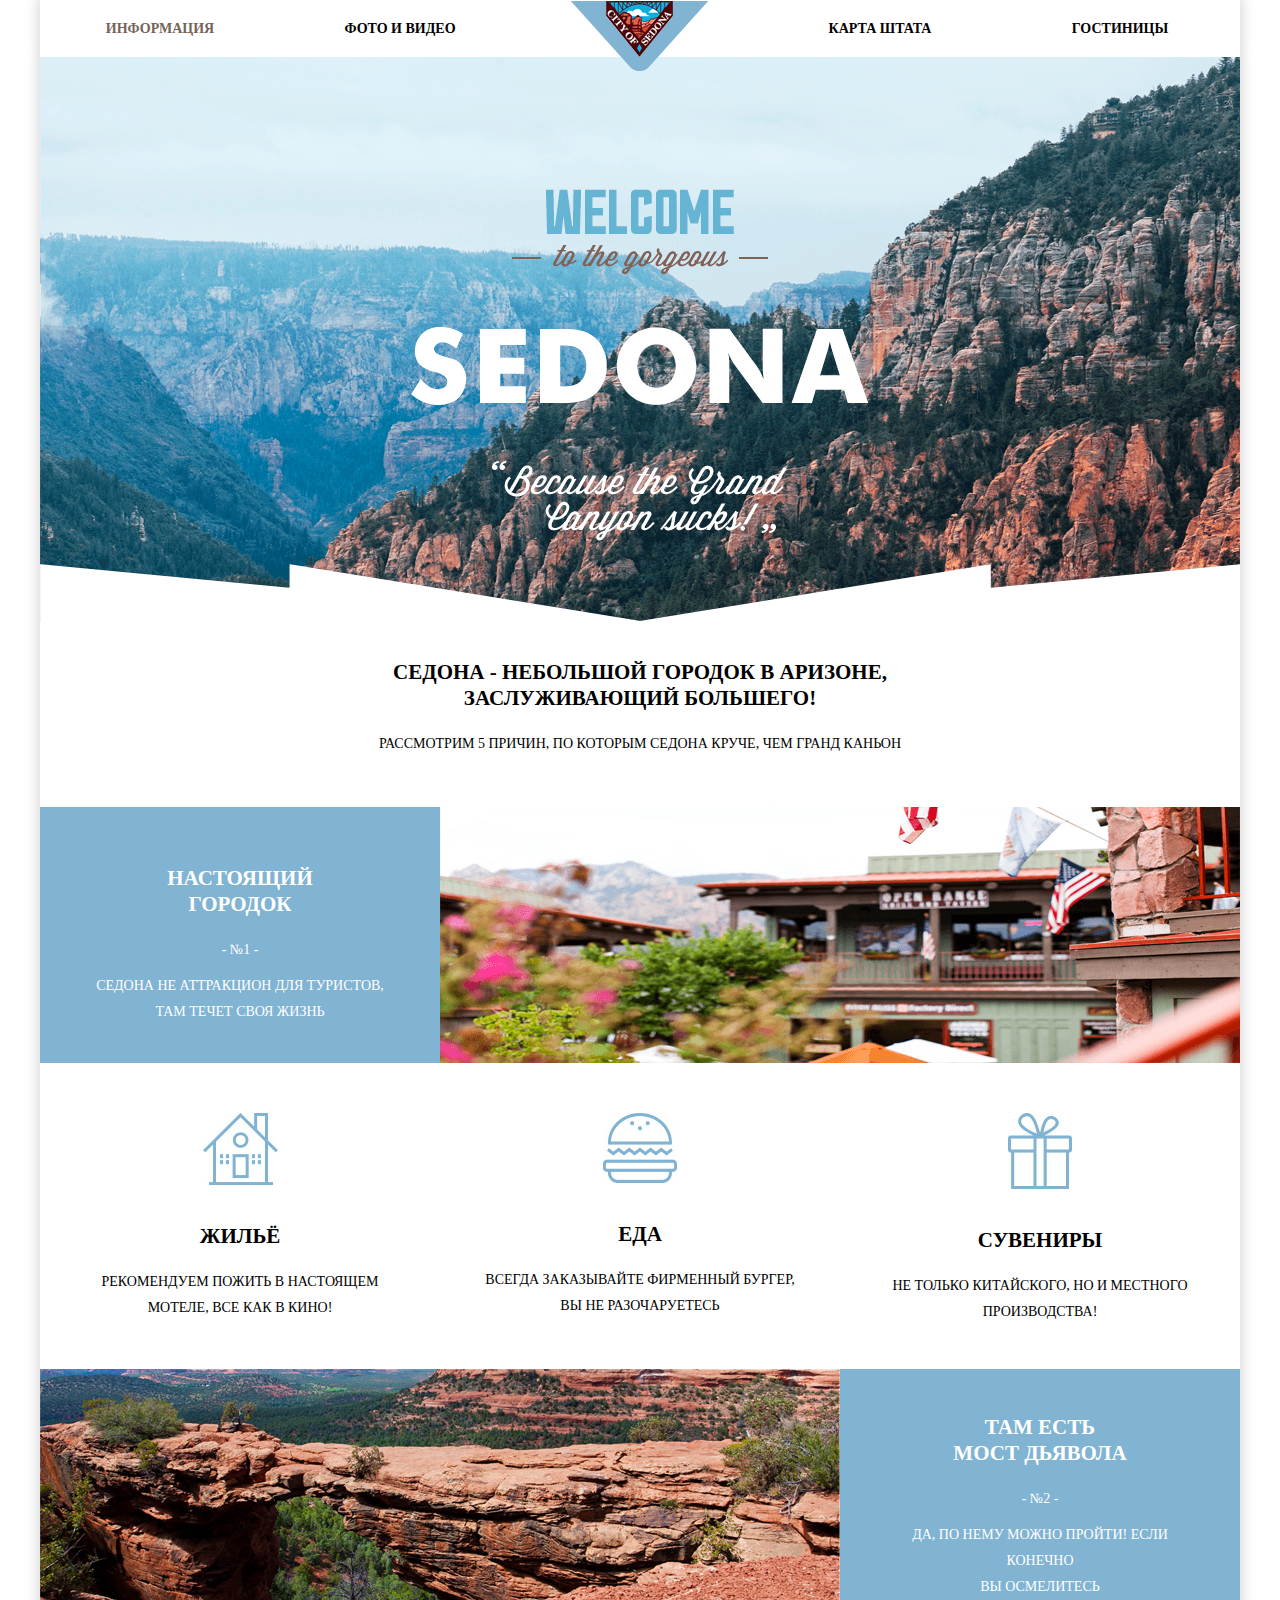
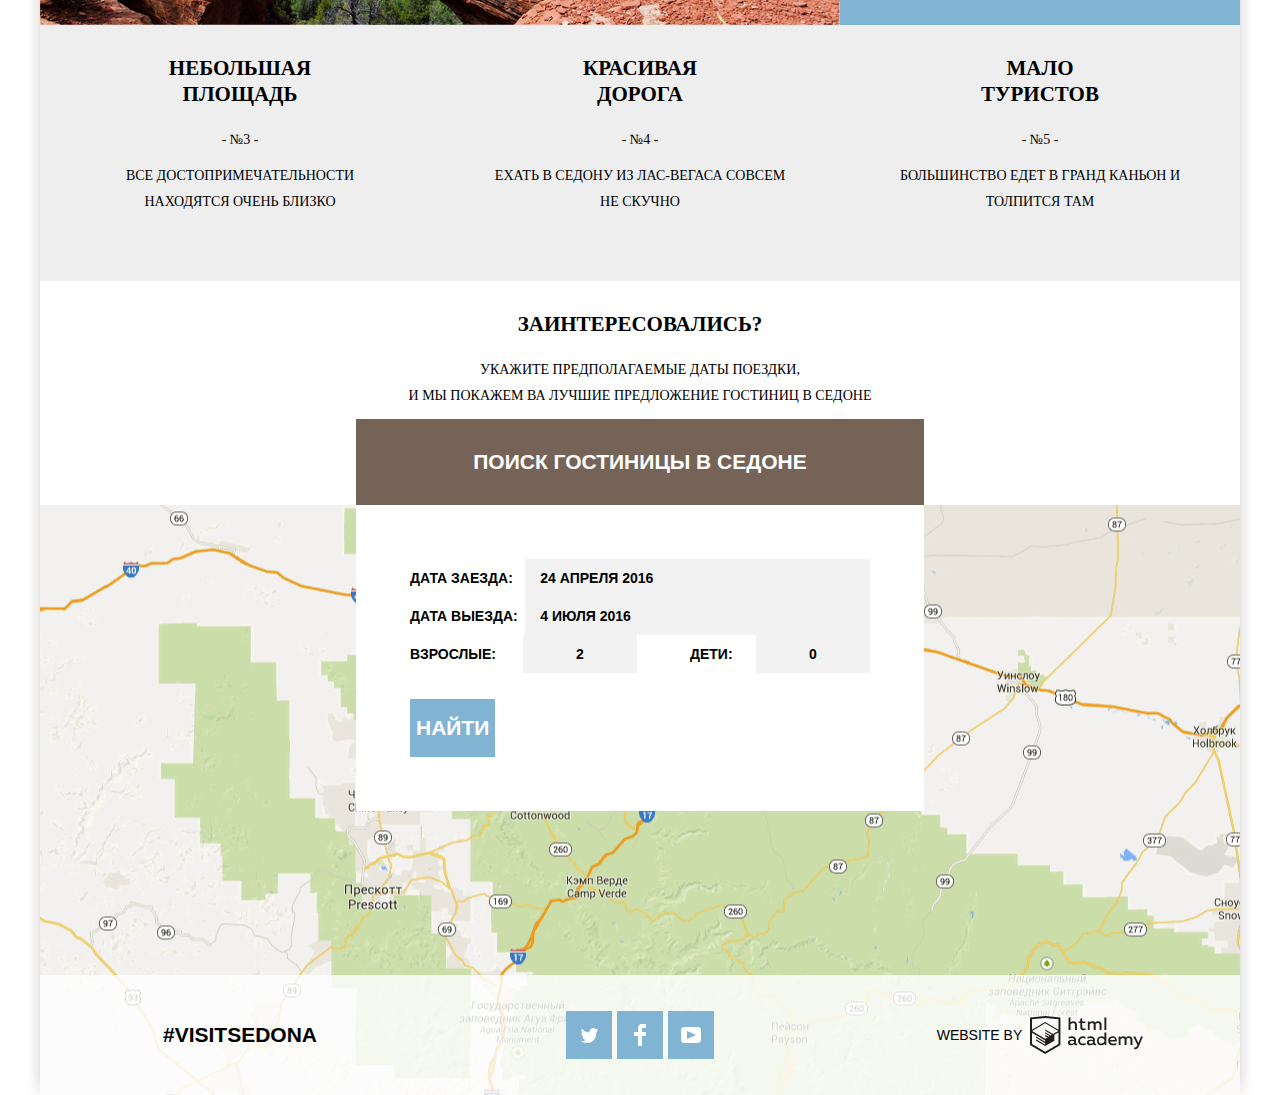
==== commit 4e43885c: "26042018" ====
--- a/index.html
+++ b/index.html
@@ -68,7 +68,7 @@
           <div class="bluebox-inner">
             <div class="advert-title">Там есть<br> мост дьявола</div>
             <div class="advert-text">- №2 -</div>
-            <div class="advert-text">да, по нему можно пройти, если конечно <br>вы осмелитесь</div>
+            <div class="advert-text">да, по нему можно пройти! если конечно <br>вы осмелитесь</div>
           </div>
         </div>
       </div>
--- a/css/style.css
+++ b/css/style.css
@@ -24,7 +24,8 @@
 
 .wrap {
   width: 1200px;
-  margin: 0 auto;
+  margin: auto;
+  box-shadow: 0 -5px 15px 0 rgba(0, 0, 0, 0.2);
 }
 
 .intro {
@@ -141,7 +142,7 @@
   justify-content: center;
   width: 400px;
   min-height: 256px;
-  padding: 15px 55px;
+  padding: 10px 40px;
   box-sizing: border-box;
   color: #fff;
   background-color: #81b3d2;
@@ -456,15 +457,17 @@
 
 .main-footer {
 display: flex;
-position: relative;
 width: 1200px;
+margin-left: auto;
+margin-right: auto;
 margin-top: -120px;
 padding-top: 36px;
 padding-bottom: 36px;
 text-align: center;
 background-color: rgba(255, 255, 255, 0.8);
 align-items: center;
-right:0;
+position: relative;
+left: 0;
 z-index: 10;
 }
 
@@ -1093,3 +1096,64 @@
 [type="checkbox"] {
   display: none;
 }
+/*decorations*/
+
+a {
+	text-decoration: none;
+}
+
+[class^="icon-"]::before,
+[class*=" icon-"]::before {
+	font-family: "symbols-sedona";
+	font-weight: normal;
+	font-style: normal;
+	font-variant: normal;
+	line-height: 1em;
+	display: inline-block;
+	width: 1em;
+	margin-right: 0.2em;
+	margin-left: 0.2em;
+	text-align: center;
+	text-decoration: inherit;
+	text-transform: none;
+	speak: none;
+}
+
+.icon-facebook::before {
+	content: "\66";
+}
+.icon-twitter::before {
+	content: "\74";
+}
+.icon-up-dir::before {
+  content: "\25b2";
+  transform: scale(0.6);
+}
+.icon-down-dir::before {
+  content: "\25bc";
+  transform: scale(0.6);
+}
+.icon-star::before {
+  content: "\2605";
+  align: right;
+}
+.icon-check-off::before {
+	content: "\2610";
+}
+.icon-check-on::before {
+  content: "\2611";
+  transform: scale(1.5);
+}
+.icon-calendar::before {
+	content: "\e800";
+}
+.icon-plus::before {
+	content: "\e801";
+}
+.icon-minus::before {
+	content: "\e802";
+}
+.icon-youtube::before {
+  content: "\f39e";
+}
+
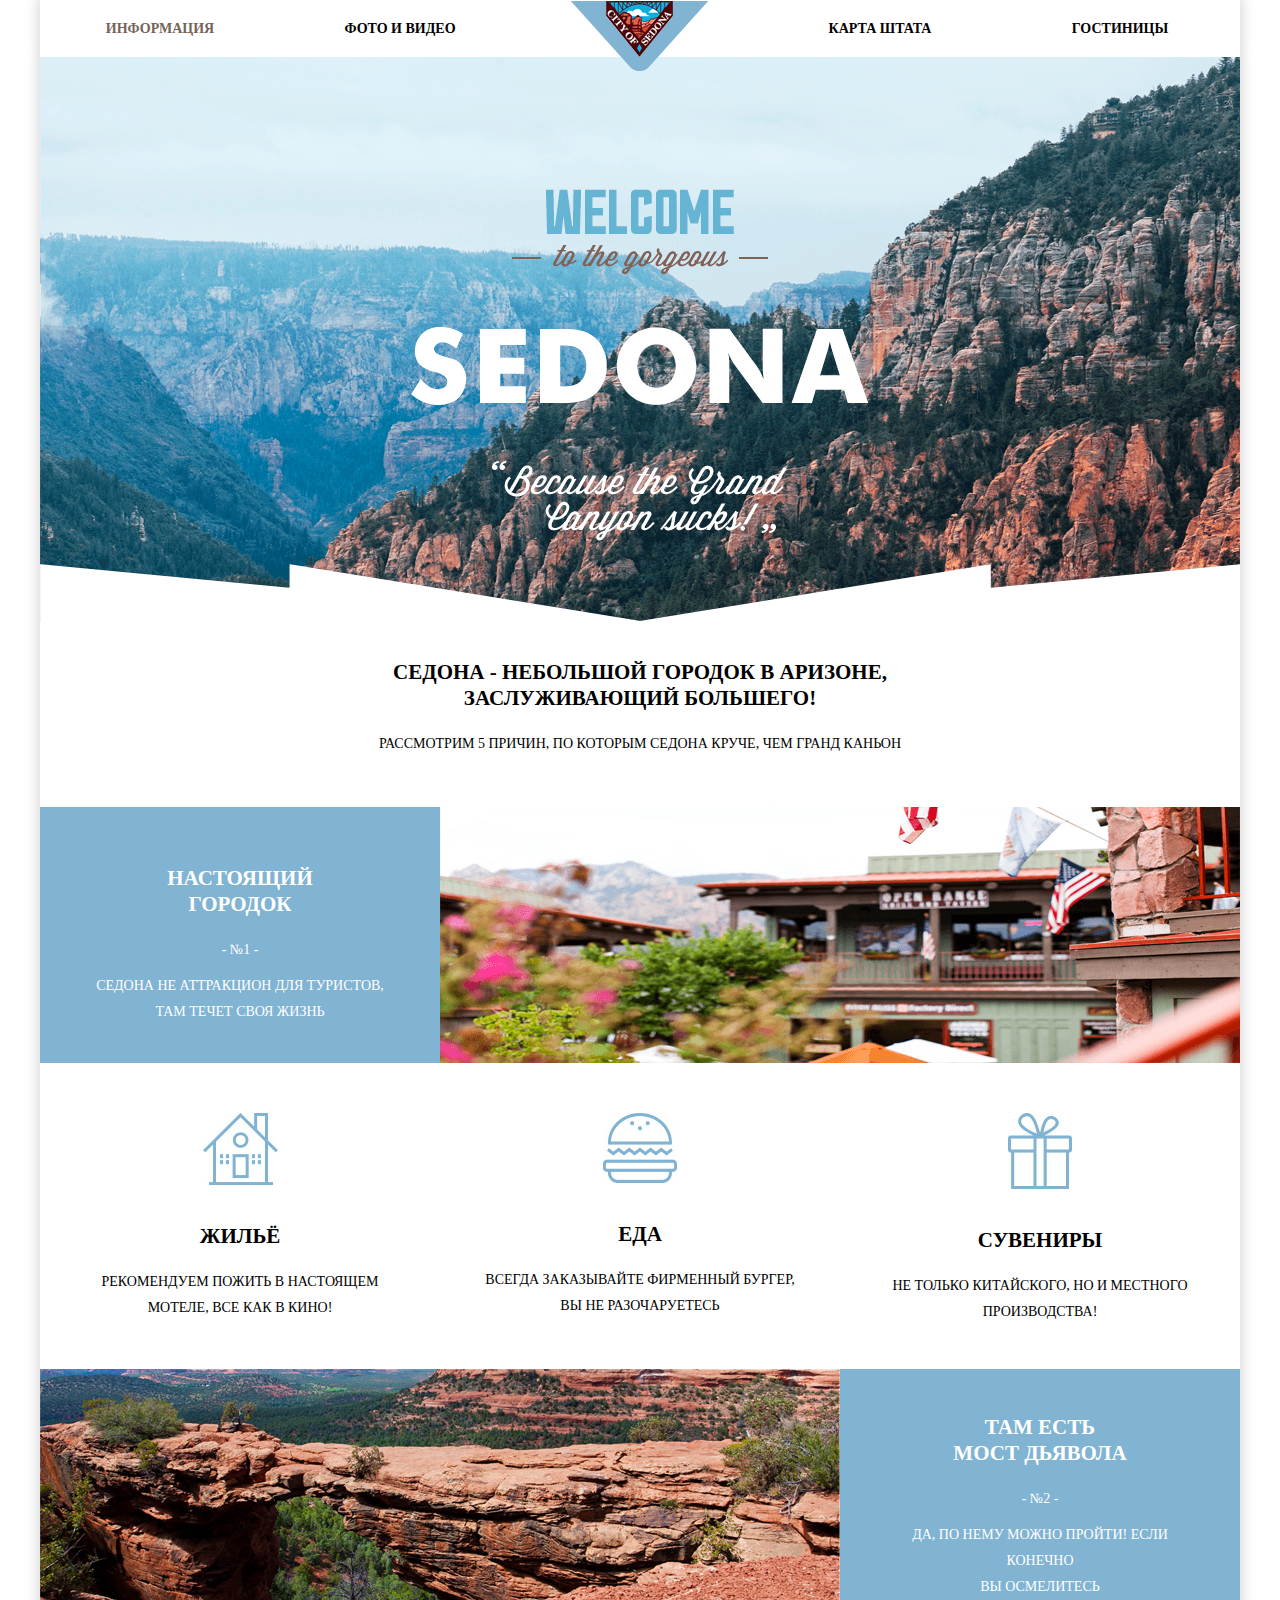
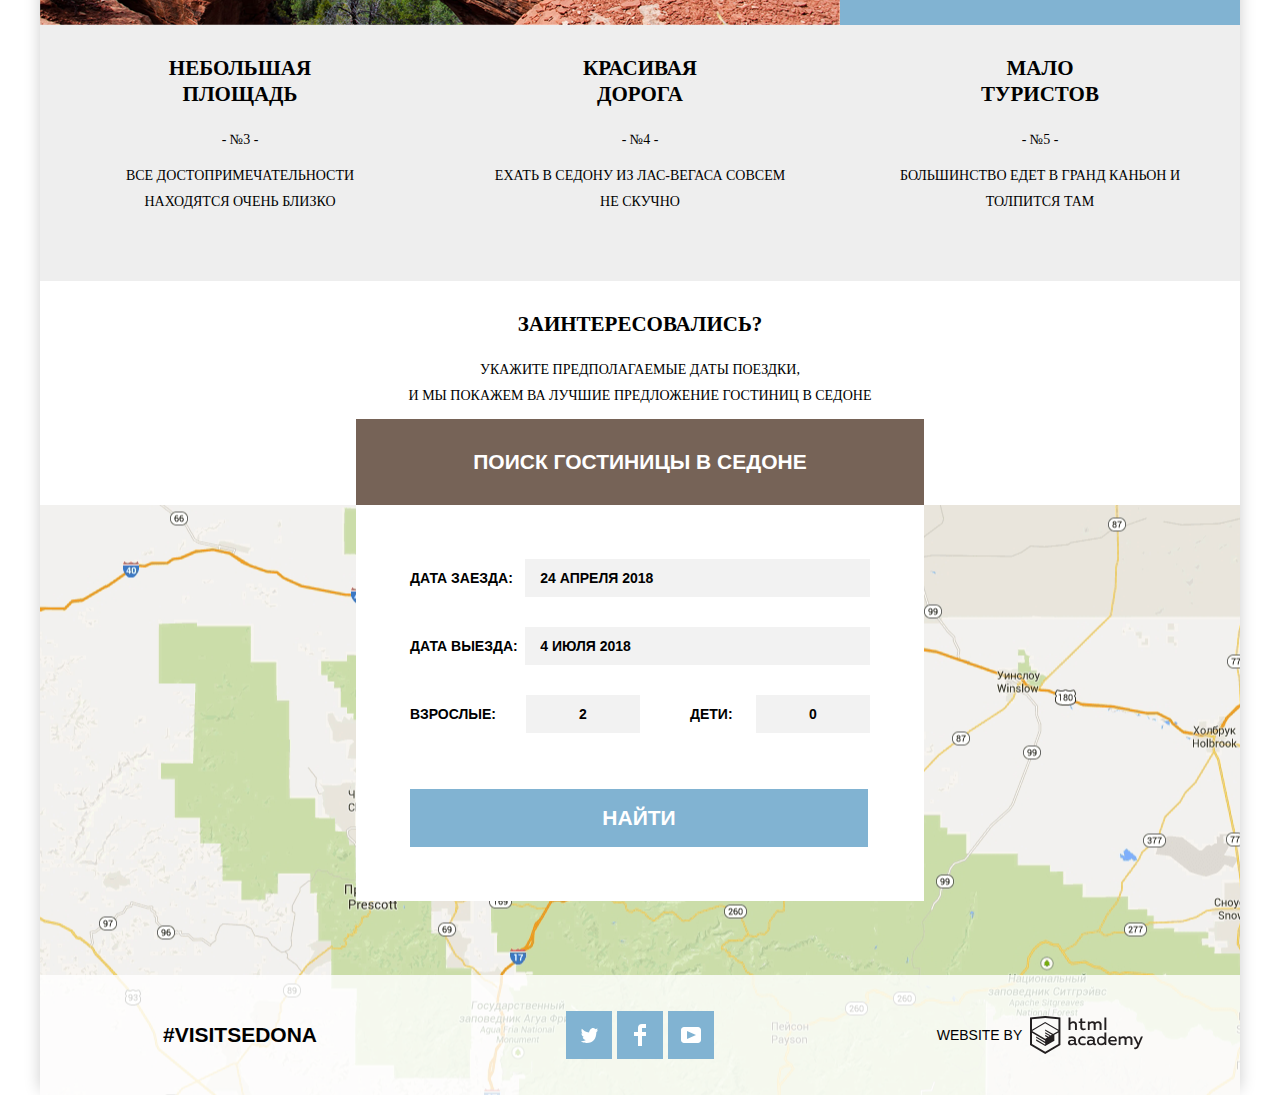
==== commit 9acaee16: "27042018" ====
--- a/index.html
+++ b/index.html
@@ -98,12 +98,12 @@
         <form action="#" method="post" class="search-form">
           <div class="form-group">
             <label class="date" for="arrival">Дата заезда:</label>
-            <input type="text" name="date" id="arrival" value="24 апреля 2016">
+            <input type="text" name="date" id="arrival" value="24 апреля 2018">
             <span class="icon-calendar"></span>
           </div>
           <div class="form-group">
             <label class="date" for="departure">Дата выезда:</label>
-            <input type="text" name="date" id="departure" value="4 июля 2016">
+            <input type="text" name="date" id="departure" value="4 июля 2018">
             <span class="icon-calendar"></span>
           </div>
           <div class="form-group">
@@ -129,7 +129,6 @@
       </section>
     </div>
   </main>
-
   <footer class="main-footer">
     <a href="#" class="our-hash-tag">#visitsedona</a>
     <div class="footer-sosial">
--- a/css/style.css
+++ b/css/style.css
@@ -258,6 +258,7 @@
 .form-group,
 .half-width {
   align-items: center;
+  margin-bottom: 30px;
 }
 
 .date {
@@ -270,8 +271,10 @@
   box-sizing: border-box;
   width: 40px;
   height: 38px;
+  padding:0px;
   text-align: center;
   background-color: #f2f2f2;
+
 }
 
 .icon-calendar:before {
@@ -318,6 +321,8 @@
 .form-group input[type="text"] {
   width: 304.7px;
   padding-left: 15px;
+  box-sizing: border-box;
+  margin-top: 0px;
 }
 
 .half-width {
@@ -349,7 +354,7 @@
 }
 
 .half-width:first-child {
-  padding-right: 3px;
+  padding-right: 0px;
 }
 
 .half-width:last-child {
@@ -357,6 +362,8 @@
 }
 
 .btn {
+  text-align: center;
+  width: 458px;
   font-family: inherit;
   font-size: 21px;
   font-weight: inherit;
@@ -369,32 +376,6 @@
   background-color: #81b3d2;
 }
 
-.social-btn {
-  display: flex;
-  align-items: center;
-  justify-content: center;
-  margin-right: 5px;
-}
-
-.social-btn:last-child {
-  margin-right: 0;
-}
-
-.social-btn:focus,
-.btn:focus {
-  outline: none;
-}
-
-.social-btn:hover,
-.btn:hover {
-  background-color: #669ec0;
-}
-
-.social-btn:active,
-.btn:active {
-  color: rgba(255, 255, 255, 0.3);
-  background-color: #5496bd;
-}
 
 input[type="text"]:focus {
   outline: none;
@@ -432,7 +413,9 @@
 input[name="date"]:focus + .icon-calendar::before {
   margin-left: -9.7px;
 }
-
+input[name="icon-minus"]:hover {
+  background-color: #c2c2c2;
+}
 .icon-calendar:active::before {
   color: #81b3d2;
 }
@@ -488,7 +471,37 @@
 align-items: center;
 justify-content: center;
 }
-
+.social-btn {
+  display: flex;
+  align-items: center;
+  justify-content: center;
+  margin-right: 5px;
+  position: relative;
+  width: 46px;
+  height: 48px;
+  color: #ffffff;
+  background-color: #81b3d2;
+  }
+
+.social-btn:last-child {
+  margin-right: 0;
+}
+
+.social-btn:focus,
+.btn:focus {
+  outline: none;
+}
+
+.social-btn:hover,
+.btn:hover {
+  background-color: #669ec0;
+}
+
+.social-btn:active,
+.btn:active {
+  color: rgba(255, 255, 255, 0.3);
+  background-color: #5496bd;
+}
 .developer {
 display: flex;
 align-items: center;
@@ -497,14 +510,6 @@
 .our-hash-tag {
 font-size: 21px;
 font-weight: bold;
-}
-
-.social-btn {
-position: relative;
-width: 46px;
-height: 48px;
-color: #ffffff;
-background-color: #81b3d2;
 }
 
 .social-btn::before {
@@ -993,6 +998,7 @@
 
 .icon-star {
   color: #81b3d2;
+  text-align: right;
 }
 
 .icon-star::before {
@@ -1118,7 +1124,15 @@
 	text-transform: none;
 	speak: none;
 }
-
+.icon-calendar::before {
+	content: "\e800";
+}
+.icon-plus::before {
+	content: "\e801";
+}
+.icon-minus::before {
+	content: "\e802";
+}
 .icon-facebook::before {
 	content: "\66";
 }
@@ -1144,15 +1158,7 @@
   content: "\2611";
   transform: scale(1.5);
 }
-.icon-calendar::before {
-	content: "\e800";
-}
-.icon-plus::before {
-	content: "\e801";
-}
-.icon-minus::before {
-	content: "\e802";
-}
+
 .icon-youtube::before {
   content: "\f39e";
 }
